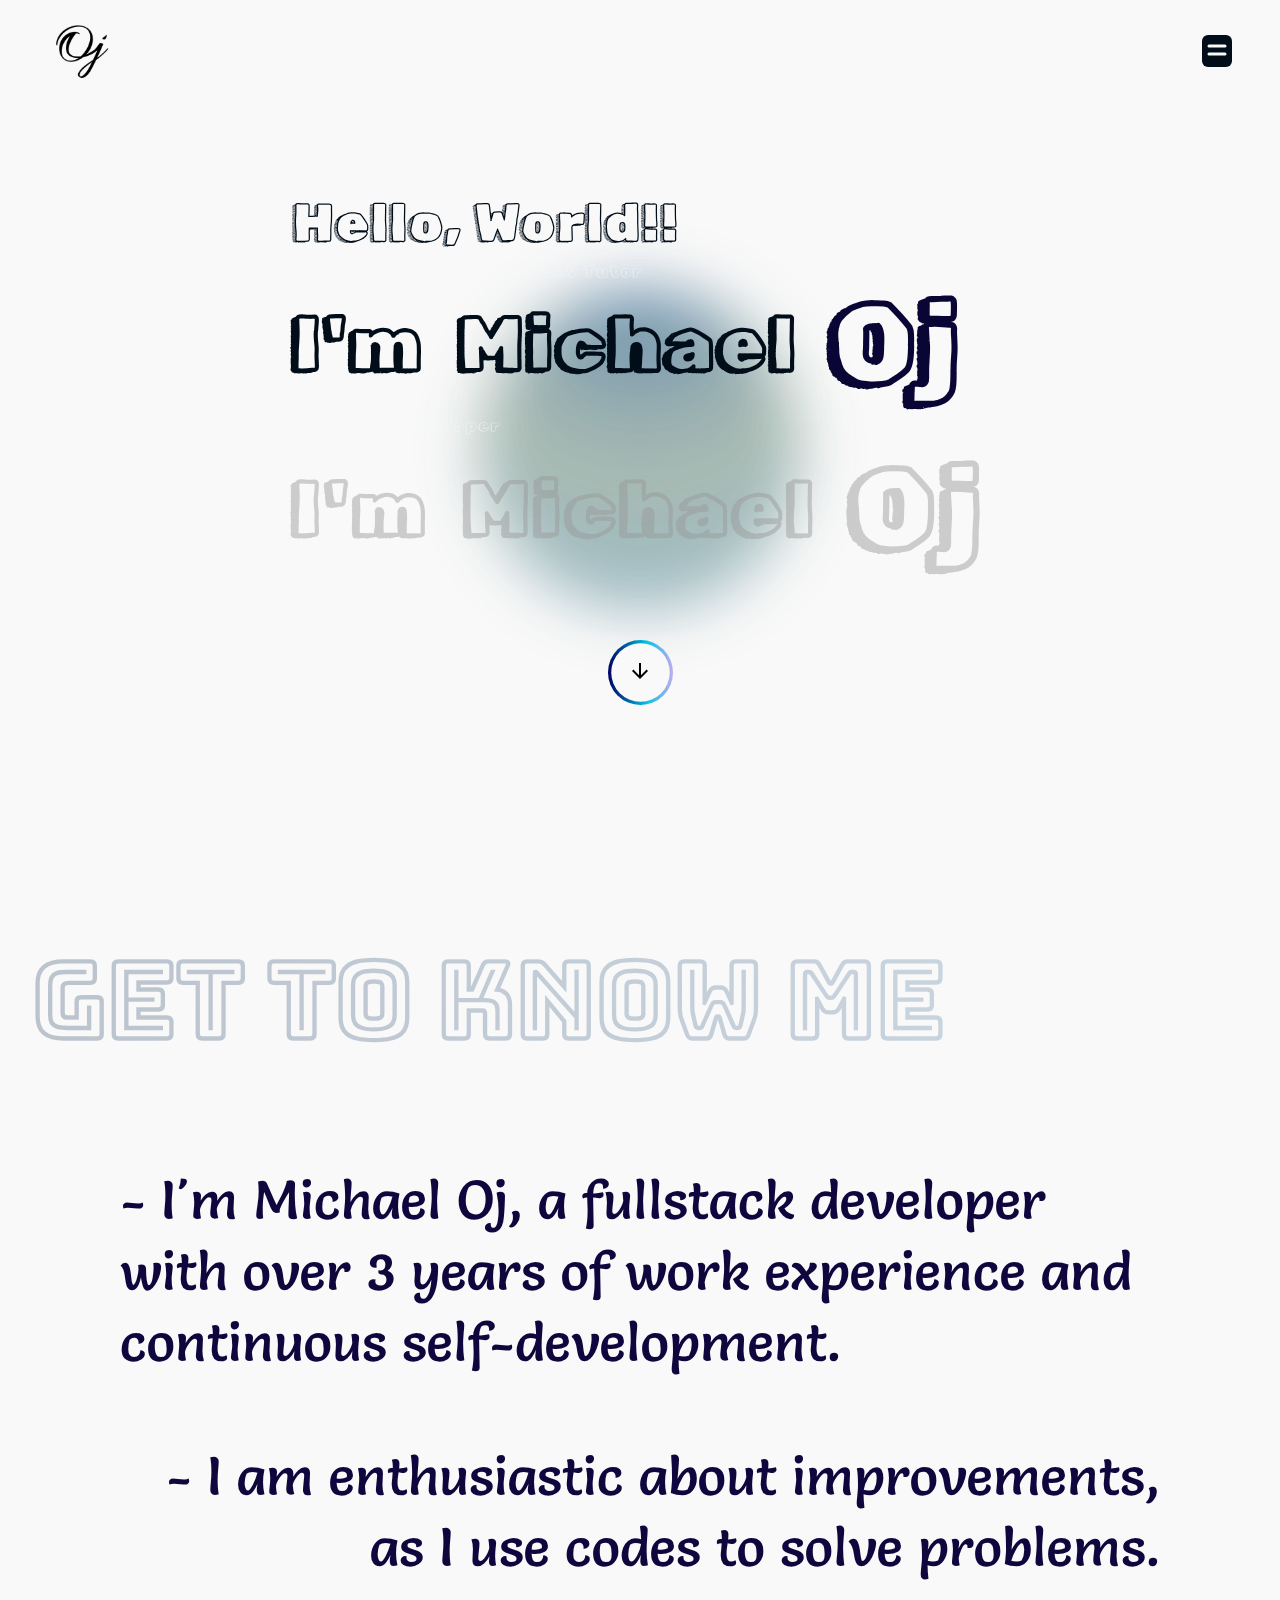
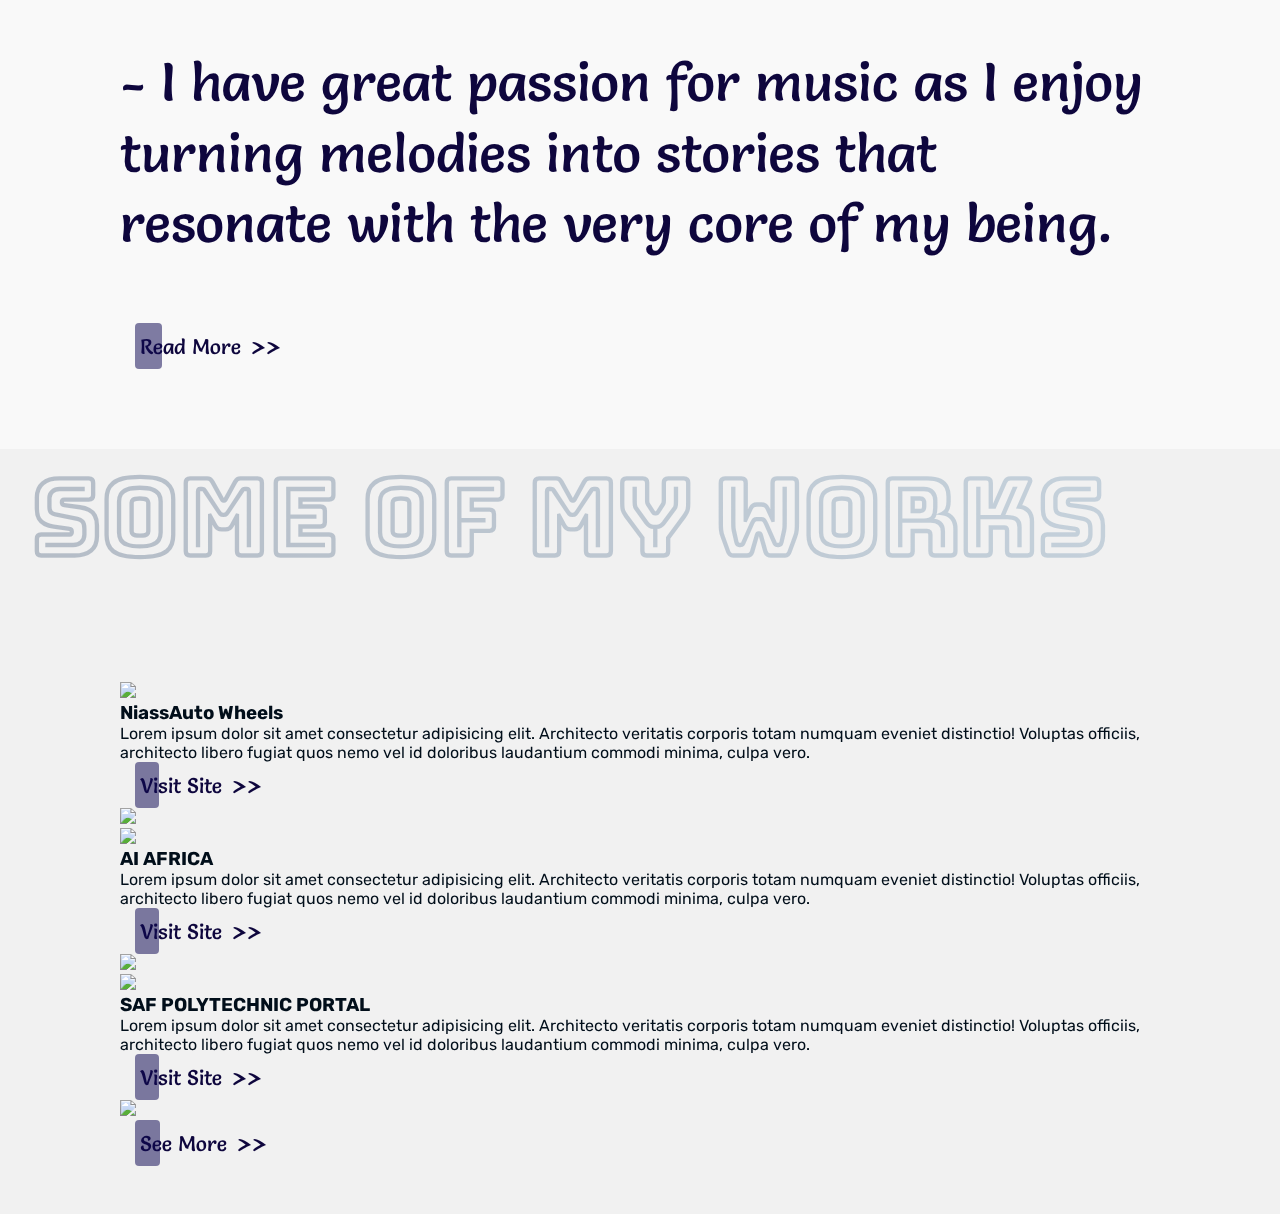
==== index.html @ b99d3943 "Update index.html" ====
<!DOCTYPE html>
<html lang="en">
  <head>
    <meta charset="UTF-8" />
    <meta name="viewport" content="width=device-width, initial-scale=1.0" />
    <title>Mikky Oj</title>
    <link rel="stylesheet" href="style.css" />

    <link rel="preconnect" href="https://fonts.googleapis.com" />
    <link rel="preconnect" href="https://fonts.gstatic.com" crossorigin />
    <link
      href="https://fonts.googleapis.com/css2?family=Bungee+Outline&family=Montserrat:wght@300;400&family=Rubik+Doodle+Shadow&display=swap"
      rel="stylesheet"
    />
    <link
      rel="stylesheet"
      href="https://fonts.googleapis.com/css2?family=Material+Symbols+Outlined:opsz,wght,FILL,GRAD@20..48,100..700,0..1,-50..200"
    />
  </head>
  <body>
    <div class="blob-bg">
      <div class="bg1" id="blob"></div>
    </div>
    <div class="hero">
      <header>
        <img src="images/ojlogo.png" alt="Oj logo" class="logo" />
        <nav>
          <button class="menu-icon" id="btn" aria-expanded="false">
            <svg class="bar" viewBox="0 0 100 100" width="20">
              <line
                class="line top"
                x1="90"
                x2="10"
                y1="30"
                y2="30"
                stroke-width="15"
                stroke-linecap="round"
                stroke-dasharray="80"
                stroke-dashoffset="0"
              ></line>
              <line
                class="line bottom"
                x1="10"
                x2="90"
                y1="70"
                y2="70"
                stroke-width="15"
                stroke-linecap="round"
                stroke-dasharray="80"
                stroke-dashoffset="0"
              ></line>
            </svg>
          </button>
          <ul id="nav" aria-expanded="false">
            <li><a href="#" class="a">Home</a></li>
            <li><a href="#" class="b">About Me</a></li>
            <li><a href="#" class="c">My Work</a></li>
            <li>
              <a href="mailto:ojebola.michael00@gmail.com" class="d">Contact</a>
            </li>
          </ul>
        </nav>
      </header>
      <div class="hero-text">
        <p class="paralax" data-rate=".2" data-direction="vertical">
          Hello, World!!
        </p>
        <div class="meh paralax" data-rate=".2" data-direction="vertical">
          <h1>
            I'm <span class="mike">Michael</span> <span class="oj">Oj</span>
          </h1>
          <p class="text-effect">FullStack Developer</p>
          <p class="text-effect">Product Designer</p>
          <p class="text-effect">Webdev Tutor</p>
        </div>
        <h1 class="shadow">
          I'm <span class="mike">Michael</span> <span class="oj">Oj</span>
        </h1>
      </div>

      <div class="icon">
        <a href="#about">
          <svg
            id="svg"
            xmlns="http://www.w3.org/2000/svg"
            height="24"
            viewBox="0 -960 960 960"
            width="24"
          >
            <path
              d="M440-800v487L216-537l-56 57 320 320 320-320-56-57-224 224v-487h-80Z"
            />
          </svg>
        </a>
      </div>
    </div>

    <section id="about">
      <h2 class="title-shadow paralax" data-rate=".4" data-direction="vertical">
        Get to Know Me
      </h2>
      <div class="container">
        <p class="text-large anim-text">
          - I'm Michael Oj, a fullstack developer with over 3 years of work
          experience and continuous self-development.
        </p>

        <p class="text-large tx-rt anim-text">
          - I am enthusiastic about improvements, as I use codes to solve
          problems.
        </p>
        <p class="text-large anim-text">
          - I have great passion for music as I enjoy turning melodies into
          stories that resonate with the very core of my being.
        </p>

        <div class="cta-container">
          <a href="#" class="cta">Read More <span> >> </span></a>
        </div>
      </div>
    </section>

    <section id="work">
      <h2
        class="title-shadow paralax"
        data-rate=".065"
        data-direction="vertical"
      >
        Some of my Works
      </h2>
      <div class="container">
        <div class="work-container">
          <div class="work-item span-2 a">
            <div class="work-info">
              <div class="p-logo-container niass">
                <img src="images/niass-logo.png" />
              </div>
              <h3 class="p-title">NiassAuto Wheels</h3>
              <p class="p-text">
                Lorem ipsum dolor sit amet consectetur adipisicing elit.
                Architecto veritatis corporis totam numquam eveniet distinctio!
                Voluptas officiis, architecto libero fugiat quos nemo vel id
                doloribus laudantium commodi minima, culpa vero.
              </p>
              <a href="https://niassautowheels.ng" target="_blank" class="cta">Visit Site <span> >> </span></a>
            </div>
            <div class="work-img niass">
              <img src="images/niass.png">
            </div>
          </div>

          <div class="work-item b">
            <div class="work-info">
              <div class="p-logo-container ai-africa">
                <img src="images/name.png" />
              </div>
              <h3 class="p-title">AI AFRICA</h3>
              <p class="p-text">
                Lorem ipsum dolor sit amet consectetur adipisicing elit.
                Architecto veritatis corporis totam numquam eveniet distinctio!
                Voluptas officiis, architecto libero fugiat quos nemo vel id
                doloribus laudantium commodi minima, culpa vero.
              </p>
              <a href="https://aiafrica.ng" target="_blank" class="cta">Visit Site <span> >> </span></a>
            </div>

            <div class="work-img ai-africa">
              <img src="images/ai-africa.png">
            </div>
          </div>

          <div class="work-item c">
            <div class="work-info">
              <div class="p-logo-container saf">
                <img src="images/SAF.png" />
              </div>
              <h3 class="p-title">SAF POLYTECHNIC PORTAL</h3>
              <p class="p-text">
                Lorem ipsum dolor sit amet consectetur adipisicing elit.
                Architecto veritatis corporis totam numquam eveniet distinctio!
                Voluptas officiis, architecto libero fugiat quos nemo vel id
                doloribus laudantium commodi minima, culpa vero.
              </p>
              <a href="https://mikkyoj.github.io/safdummy.github.io/" target="_blank" class="cta">Visit Site <span> >> </span></a>
            </div>

            <div class="work-img saf">
              <img src="images/saf-img.png">
            </div>
          </div>
        </div>
        <a href="#" class="cta">See More <span> >> </span></a>
      </div>
    </section>

    <script src="index.js"></script>
    <!-- javascript -->
    <script src="https://cdnjs.cloudflare.com/ajax/libs/gsap/3.12.2/gsap.min.js"></script>
    <script src="https://cdnjs.cloudflare.com/ajax/libs/gsap/3.12.2/ScrollTrigger.min.js"></script>
    <script src="https://cdn.jsdelivr.net/npm/split-type@0.3.3/umd/index.min.js"></script>
    <!-- lenis smooth scrolling -->
    <script src="https://unpkg.com/@studio-freight/lenis@1.0.33/dist/lenis.min.js"></script>
    <script>
      gsap.registerPlugin(ScrollTrigger);
      const splitTypes = document.querySelectorAll(".anim-text");
      console.log(splitTypes);

      splitTypes.forEach((char, i) => {
        const text = new SplitType(char, { types: "chars" });

        gsap.from(text.chars, {
          // defining the scroll trigger
          scrollTrigger: {
            trigger: char,
            start: "top 80%",
            end: "top 35%",
            scrub: true,
            markers: false,
          },
          opacity: 0,
          y: -25,
          stagger: 0.1,
        });
      });

      const lenis = new Lenis();
      lenis.on("scroll", ScrollTrigger.update);

      gsap.ticker.add((time) => {
        lenis.raf(time * 1000);
      });

      gsap.ticker.lagSmoothing(0);

      lenis.on("scroll", (e) => {
        console.log(e);
      });

      function raf(time) {
        lenis.raf(time);
        requestAnimationFrame(raf);
      }

      requestAnimationFrame(raf);
    </script>
  </body>
</html>
---- style.css ----
@import url('https://fonts.googleapis.com/css2?family=Rubik&display=swap');
@import url('https://fonts.googleapis.com/css2?family=Salsa&display=swap');

:root {
  --text-main: #010e1a;
  --text-secd: #0e063d;
  --bg-main: #f9f9f9;
  --ft-line: 'Bungee Outline', sans-serif;
  --ft-title: 'Salsa', cursive;
  --ft-text: 'Rubik', sans-serif;
}
/* 
font-family: 'Bungee Outline', sans-serif;
font-family: 'Rubik Doodle Shadow', system-ui;
font-family: 'Salsa', cursive;
font-family: 'Rubik', sans-serif;
*/

/* lenis srcrolling */
html.lenis {
  height: auto;
}

.lenis.lenis-smooth {
  scroll-behavior: auto !important;
}

.lenis.lenis-smooth [data-lenis-prevent] {
  overscroll-behavior: contain;
}

.lenis.lenis-stopped {
  overflow: hidden;
}

.lenis.lenis-scrolling iframe {
  pointer-events: none;
}

* {
  margin: 0;
  padding: 0;
  box-sizing: border-box;
}
html {
  scroll-behavior: smooth;
  scroll-padding-top: 2rem;
}
body {
  background-color: var(--bg-main);
  color: var(--text-main);
  font-family: var(--ft-text);
  position: relative;
}

.blob-bg {
  position: absolute;
  width: 100%;
  height: 100vh;
  top: 0;
  left: 0;
  display: flex;
  justify-content: center;
  align-items: center;
  background-color: var(--bg-main);
}
.bg1 {
  aspect-ratio: 1;
  width: 55%;
  background: radial-gradient(
    circle at top,
    #1f384ec5,
    #21362a6e,
    rgba(6, 49, 70, 0.4)
  );
  border-radius: 50%;
  mix-blend-mode: hard-light;
  filter: blur(30px);
  animation: blob 15s 1s cubic-bezier(0.59, 1.46, 0.42, -1.06) infinite;
  transform-origin: left;
}

@keyframes blob {
  0% {
    transform: translateY(20%) rotate(0deg);
  }
  50% {
    aspect-ratio: 1/1.5;
    transform: translateY(20%) rotate(180deg);
  }
  100% {
    transform: translateY(20%) rotate(360deg);
  }
}
.hero {
  height: 100svh;
  position: relative;
  overflow: hidden;
}
header {
  position: fixed;
  width: 100vw;
  z-index: 10;
  padding: 1em;
  display: flex;
  justify-content: space-between;
  align-items: center;
}
header .logo {
  width: 60px;
}
.menu-icon {
  position: relative;
  z-index: 10;
  cursor: pointer;
  background: var(--text-main);
  padding: 0.3rem;
  outline: 0;
  border: none;
  border-radius: 6px;
}
.bar {
  stroke: var(--bg-main);
}
#btn[aria-expanded="false"] .line {
  animation: open-menu 0.4s forwards;
}
.line.top {
  --rotation: 45deg;
  transform-origin: 28px 42px;
}
.line.bottom {
  --rotation: -45deg;
  transform-origin: 25px 60px;
}
#btn[aria-expanded="true"] .line {
  animation: close-menu 0.4s forwards;
}
@keyframes close-menu {
  0% {
    stroke-dashoffset: 0;
  }
  40% {
    stroke-dashoffset: 79.9;
  }
  60% {
    stroke-dashoffset: 79.9;
    transform: rotate(var(--rotation));
  }
  100% {
    transform: rotate(var(--rotation));
    stroke-dashoffset: 0;
  }
}
@keyframes open-menu {
  100% {
    stroke-dashoffset: 0;
  }
  60% {
    stroke-dashoffset: 79.9;
  }
  40% {
    stroke-dashoffset: 79.9;
    transform: rotate(var(--rotation));
  }
  0% {
    transform: rotate(var(--rotation));
    stroke-dashoffset: 0;
  }
}

header ul {
  display: grid;
  position: absolute;
  z-index: 2;
  top: 0;
  left: 0;
  width: 100vw;
  height: 100vh;
  background-color: var(--text-main);
  padding-top: 2em;
  align-items: center;
  justify-content: left;
  transition: clip-path 0.6s cubic-bezier(0.17, 0.67, 0.83, 0.67);
}
header ul[aria-expanded="false"] {
  clip-path: inset(5% 5% 94% 90% round 20% 7% 7% 20%);
}
header ul[aria-expanded="true"] {
  clip-path: inset(0 0 0 0);
}
header ul li {
  list-style: none;
  width: inherit;
  padding: 1rem 1.4rem;
  position: relative;
}
header ul li::before {
  content: "";
  position: absolute;
  height: 1px;
  width: 0;
  left: 0;
  bottom: 1rem;
  background-color: #777;
}
header ul[aria-expanded="true"] li::before {
  animation: showLine 0.4s linear forwards;
}
header ul li:nth-child(1):before {
  animation-delay: 0.5s;
}
header ul li:nth-child(2):before {
  animation-delay: 0.7s;
}
header ul li:nth-child(3):before {
  animation-delay: 0.9s;
}
header ul li:nth-child(4):before {
  animation-delay: 1.1s;
}
@keyframes showLine {
  100% {
    width: 100%;
  }
}
header ul li a {
  font-family: "Bungee Outline", sans-serif;
  display: inline-block;
  text-decoration: none;
  color: var(--bg-main);
  font-size: 2.15em;
  letter-spacing: 1.3px;
  opacity: 0;
  font-weight: 700;
}

header ul[aria-expanded="true"] a {
  animation: fade 0.4s linear forwards;
}

@keyframes fade {
  0% {
    opacity: 0;
    transform: translateY(-10px);
  }
  100% {
    opacity: 1;
    transform: translateY(0);
  }
}

header ul li a.a {
  animation-delay: 0.5s;
}

header ul li a.b {
  animation-delay: 0.75s;
}

header ul li a.c {
  animation-delay: 1s;
}

header ul li a.d {
  animation-delay: 1.25s;
}

.hero-text {
  width: fit-content;
  margin-inline: auto;
  padding-left: 1.5em;
  margin-top: 8.5rem;
  font-family: "Rubik Doodle Shadow", system-ui;
}
.hero-text p {
  margin-bottom: 1.5rem;
  font-size: 2.3rem;
  letter-spacing: 2px;
}
.hero-text h1 {
  letter-spacing: 5px;
  color: var(--text-main);
  font-size: 4rem;
  display: inline-flex;
  align-items: center;
  gap: 2rem;
  margin-bottom: 2rem;
}
.meh {
  position: relative;
}
.hero-text h1 .oj {
  color: #090535;
  font-size: 7rem;
}
.hero-text .mike {
  display: none;
}
.hero-text .text-effect {
  position: absolute;
  bottom: -1rem;
  left: 0;
  mix-blend-mode: hard-light;
  color: #f4f8fab2;
  font-size: 16px;
  letter-spacing: 2px;
}
.hero-text .text-effect:nth-child(3) {
  bottom: -1rem;
  left: -2rem;
  transform: rotate(-90deg);
  transform-origin: left;
}
.hero-text .text-effect:nth-child(4) {
  top: -1rem;
  left: 30%;
}

.hero-text .shadow,
.text-effect {
  color: #9997;
  letter-spacing: 7px;
}
.hero-text .shadow .oj {
  color: #9997;
}
.icon {
  position: relative;
  aspect-ratio: 1;
  width: 50px;
  border-radius: 50%;
  margin: 2em auto;
  display: flex;
  justify-content: center;
  align-items: center;
  animation: move 2s linear infinite alternate;
}
.icon::after,
.icon::before {
  content: "";
  position: absolute;
  width: 100%;
  height: 100%;
  border-radius: inherit;
  top: 0;
  left: 0;
}
.icon::after {
  background: var(--bg-main);
  scale: 0.9;
}
.icon::before {
  background: linear-gradient(
    90deg,
    rgba(0, 0, 102, 1) 0%,
    rgba(5, 196, 227, 1) 60%,
    rgba(192, 171, 241, 1) 100%
  );
  animation: rotate 10s linear infinite;
}
@keyframes rotate {
  100% {
    rotate: 360deg;
  }
}
#svg {
  position: relative;
  z-index: 2;
}
@keyframes move {
  100% {
    transform: translateY(-10px);
  }
}


.container {
  padding: 2rem 1.3rem;
}
.title-shadow {
  font-size: 3.3rem;
  line-height: 1.3;
  background: linear-gradient(
    60deg,
    #012049,
    #89cff8,
    #7207c9e5
  );
  background-size: 400%;
  -webkit-text-fill-color: transparent;
  -webkit-background-clip: text;
  font-family: var(--ft-line);
  opacity: 0.25;
  margin: 2rem;
}
.text-large{
  font-size: 2rem;
  font-family: var(--ft-title);
  line-height: 1.3;
  color: var(--text-secd);
  font-weight: 550;
  margin-bottom: 3rem;
}

.tx-rt{
  text-align: right;
}
/* about me style */
.cta-container{
  position: relative;
  margin-top: 1rem;
}
.cta {
  font-family: var(--ft-title);
  text-decoration: none;
  display: inline-block;
  padding: 6px 20px;
  color: var(--text-secd);
  border-radius: 4px;
  display: inline-flex;
  align-items: center;
  gap: 0.5em;
  position: relative;
  font-size: 1.3rem;
  font-weight: 550;
}
.cta::after {
  content: "";
  width: 15%;
  height: 100%;
  transform: translateX(-5px);
  background-color: #0f095386;
  position: absolute;
  border-radius: inherit;
  transition: 0.6s cubic-bezier(0.56, -0.7, 0.27, 1.64);
}
.cta span {
  font-size: 26px;
  display: inline-block;
  margin-top: 2px;
  transition: 0.2s ease-in;
}
.cta:hover {
  color: var(--text-main);
}
.cta:hover span {
  transform: translateX(5px);
}
.cta:hover::after {
  width: 88%;
}

#work{
  background: #f1f1f1;
}

.grid-container{
  display: grid;
  grid-template-columns: repeat(auto-fit, minmax(250px, 1fr));
  gap: 25px;
}
.grid-item{
  z-index: 1;
  height: 250px;
  background: #f3f3f3;
  box-shadow: 0 0 2px var(--text-main);
  border-radius: 7px;
}

@media only screen and (min-width: 700px) {
  header {
    padding: 1em 3em;
  }
  header .logo {
    width: 70px;
  }
  .hero-text {
    padding-inline: 3rem;
    margin-top: 12rem;
  }
  .bg1 {
    width: 25%;
  }
  header ul[aria-expanded="false"] {
    clip-path: inset(0 0 100% 100% round 2% 0% 0% 25%);
    }
  header ul li a {
    font-weight: bold;
    font-size: 3rem;
  }
  .hero-text .mike {
    display: block;
  }
  .hero-text p {
    font-size: 3.3rem;
  }
  .hero-text h1 {
    font-size: clamp(3.3rem, 4.7rem, 6rem);
  }

  .icon {
    width: 65px;
  }

  .container{
    padding: 2rem 4.5rem;
  }
  .title-shadow{
    font-size: 6.6rem;
    margin-bottom: 3rem;
  }
  .text-large{
    font-size: 3.4rem;
    margin-bottom: 4rem;
  }
}
@media only screen and (min-width: 1000px){
  .container{
    padding: 3rem 7.5rem;
  }
}
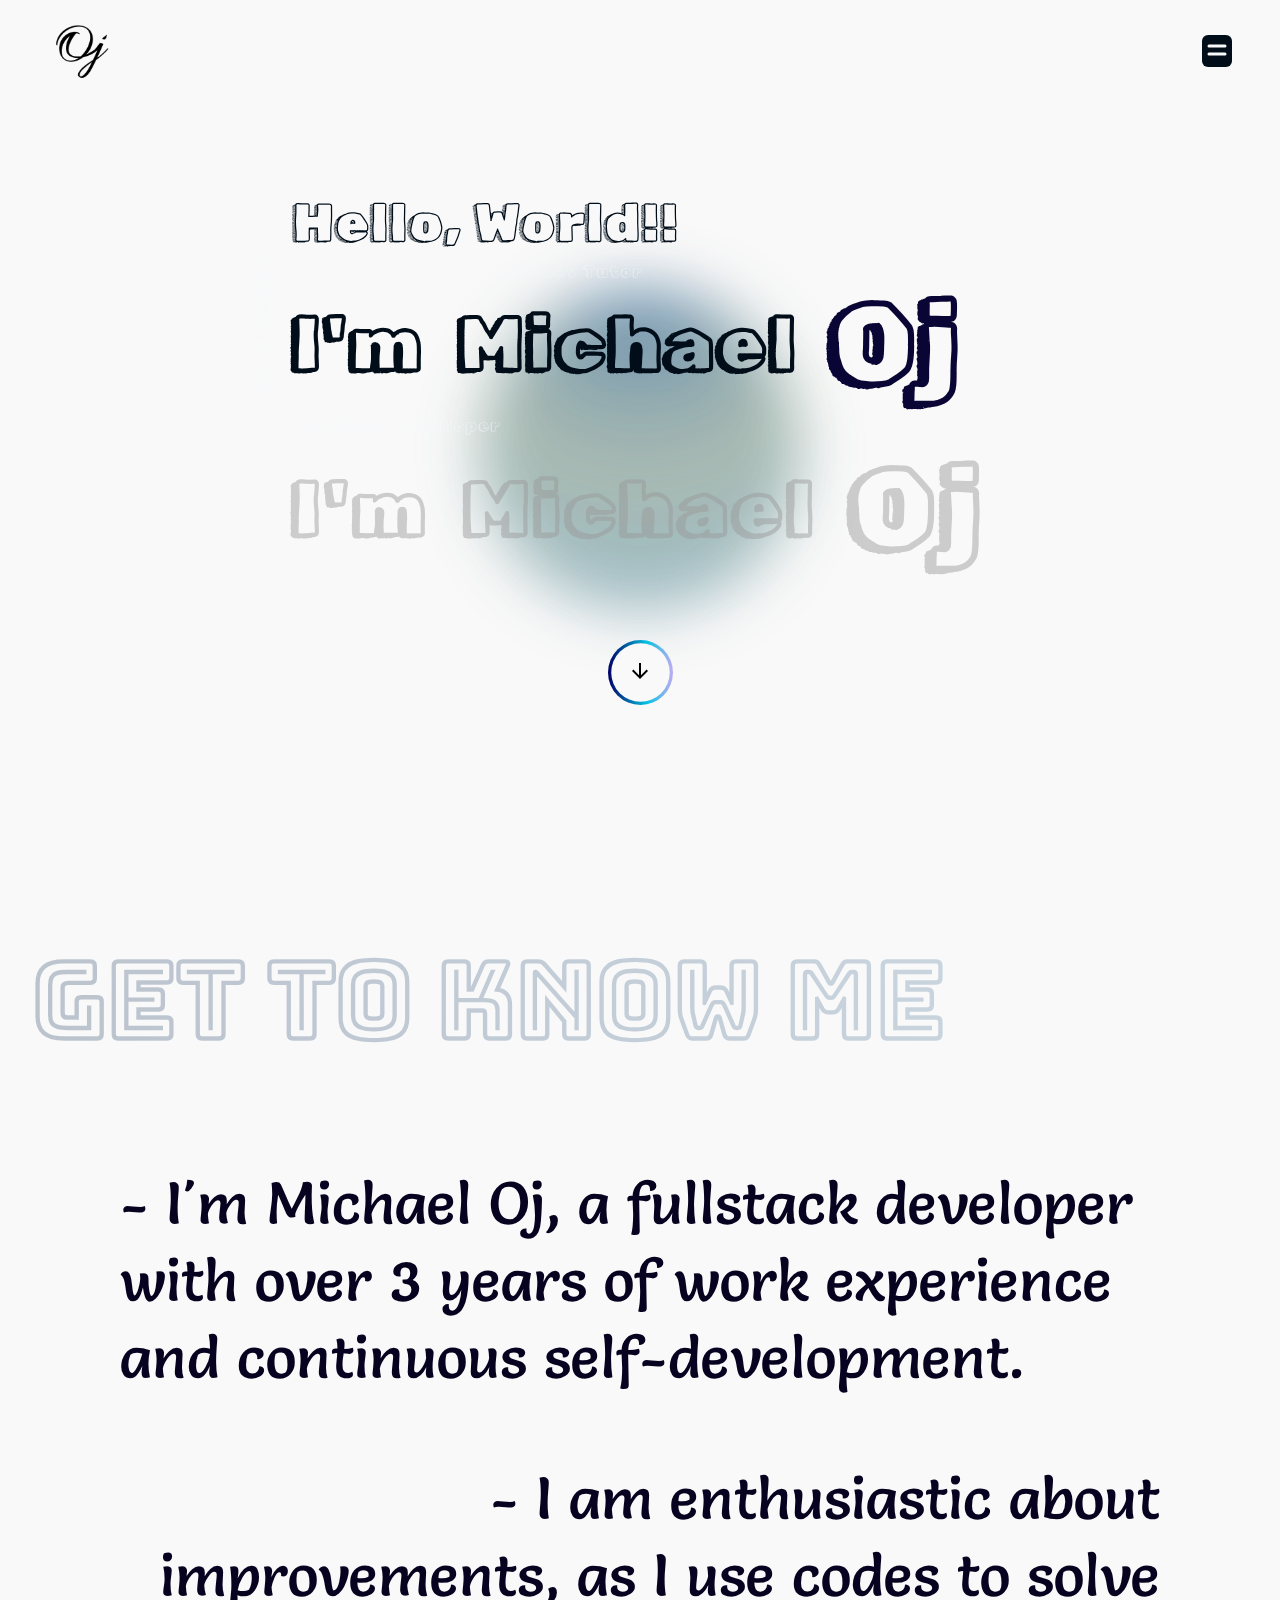
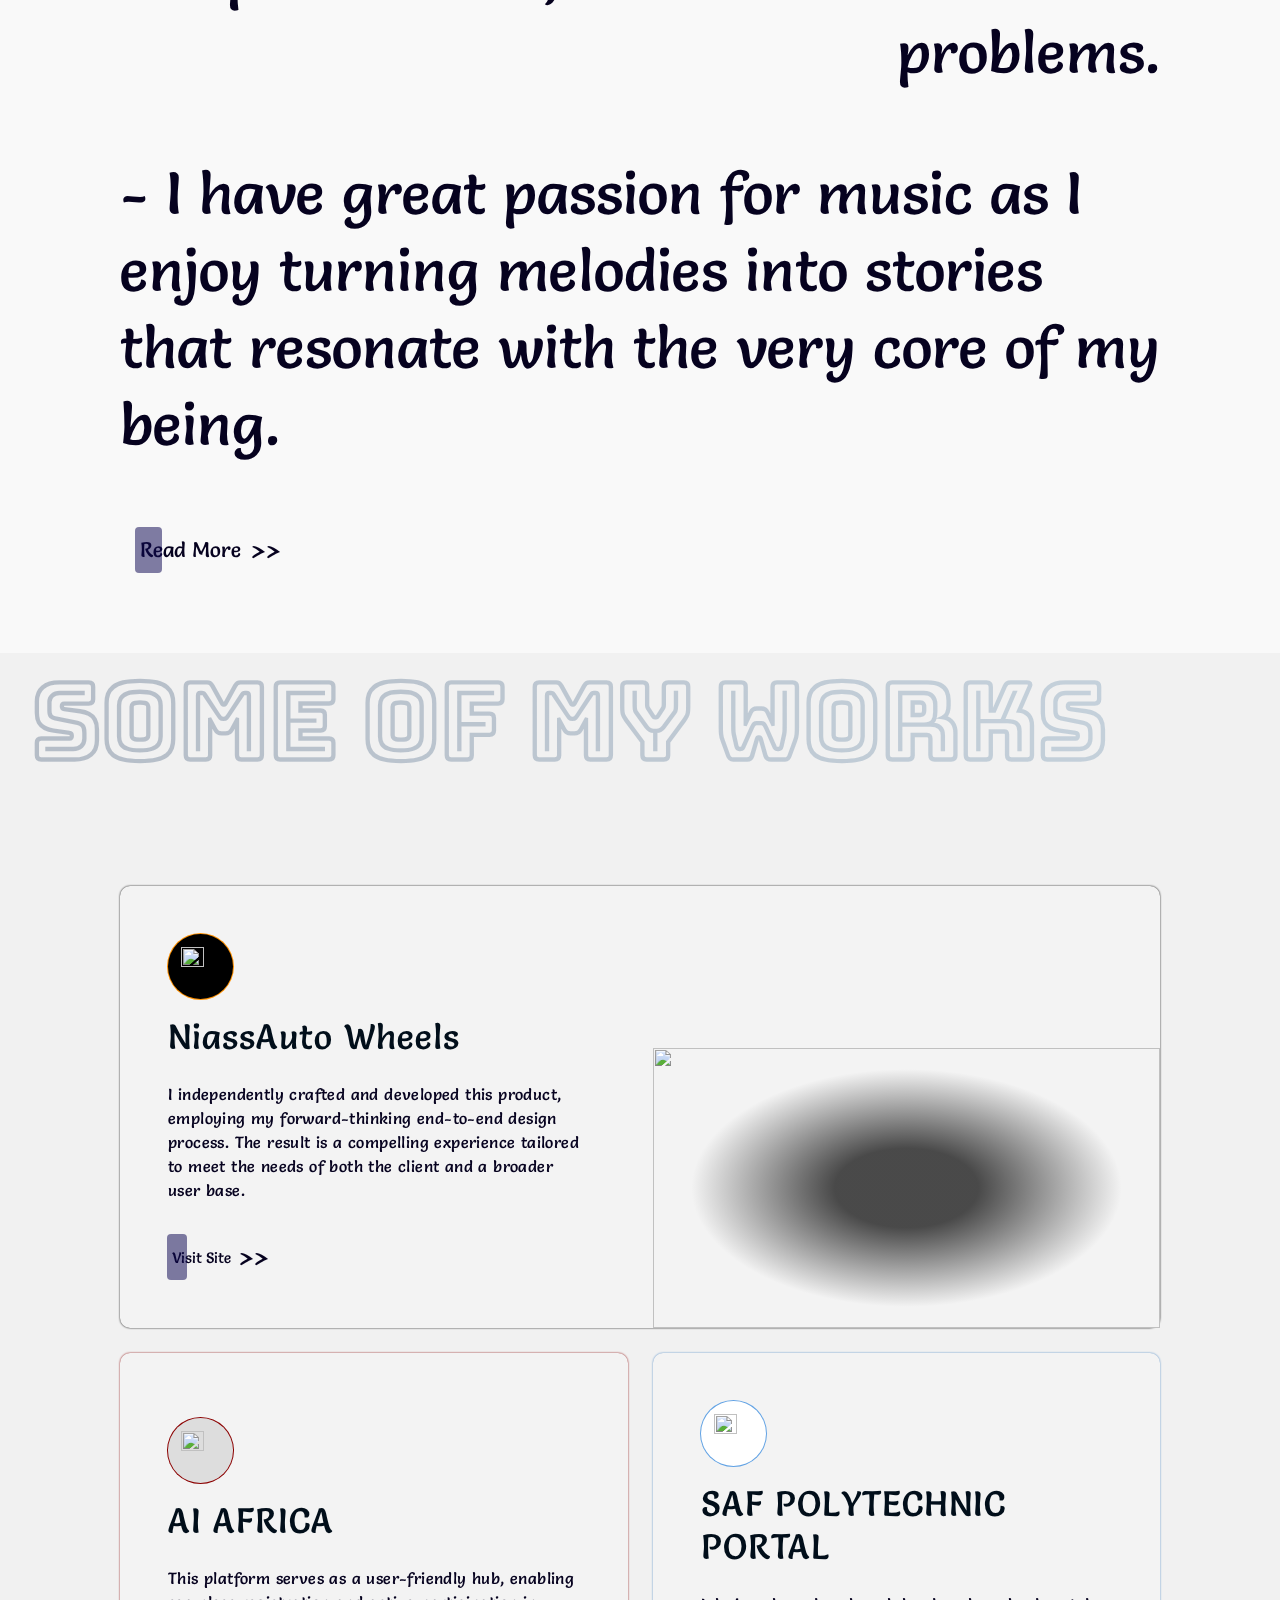
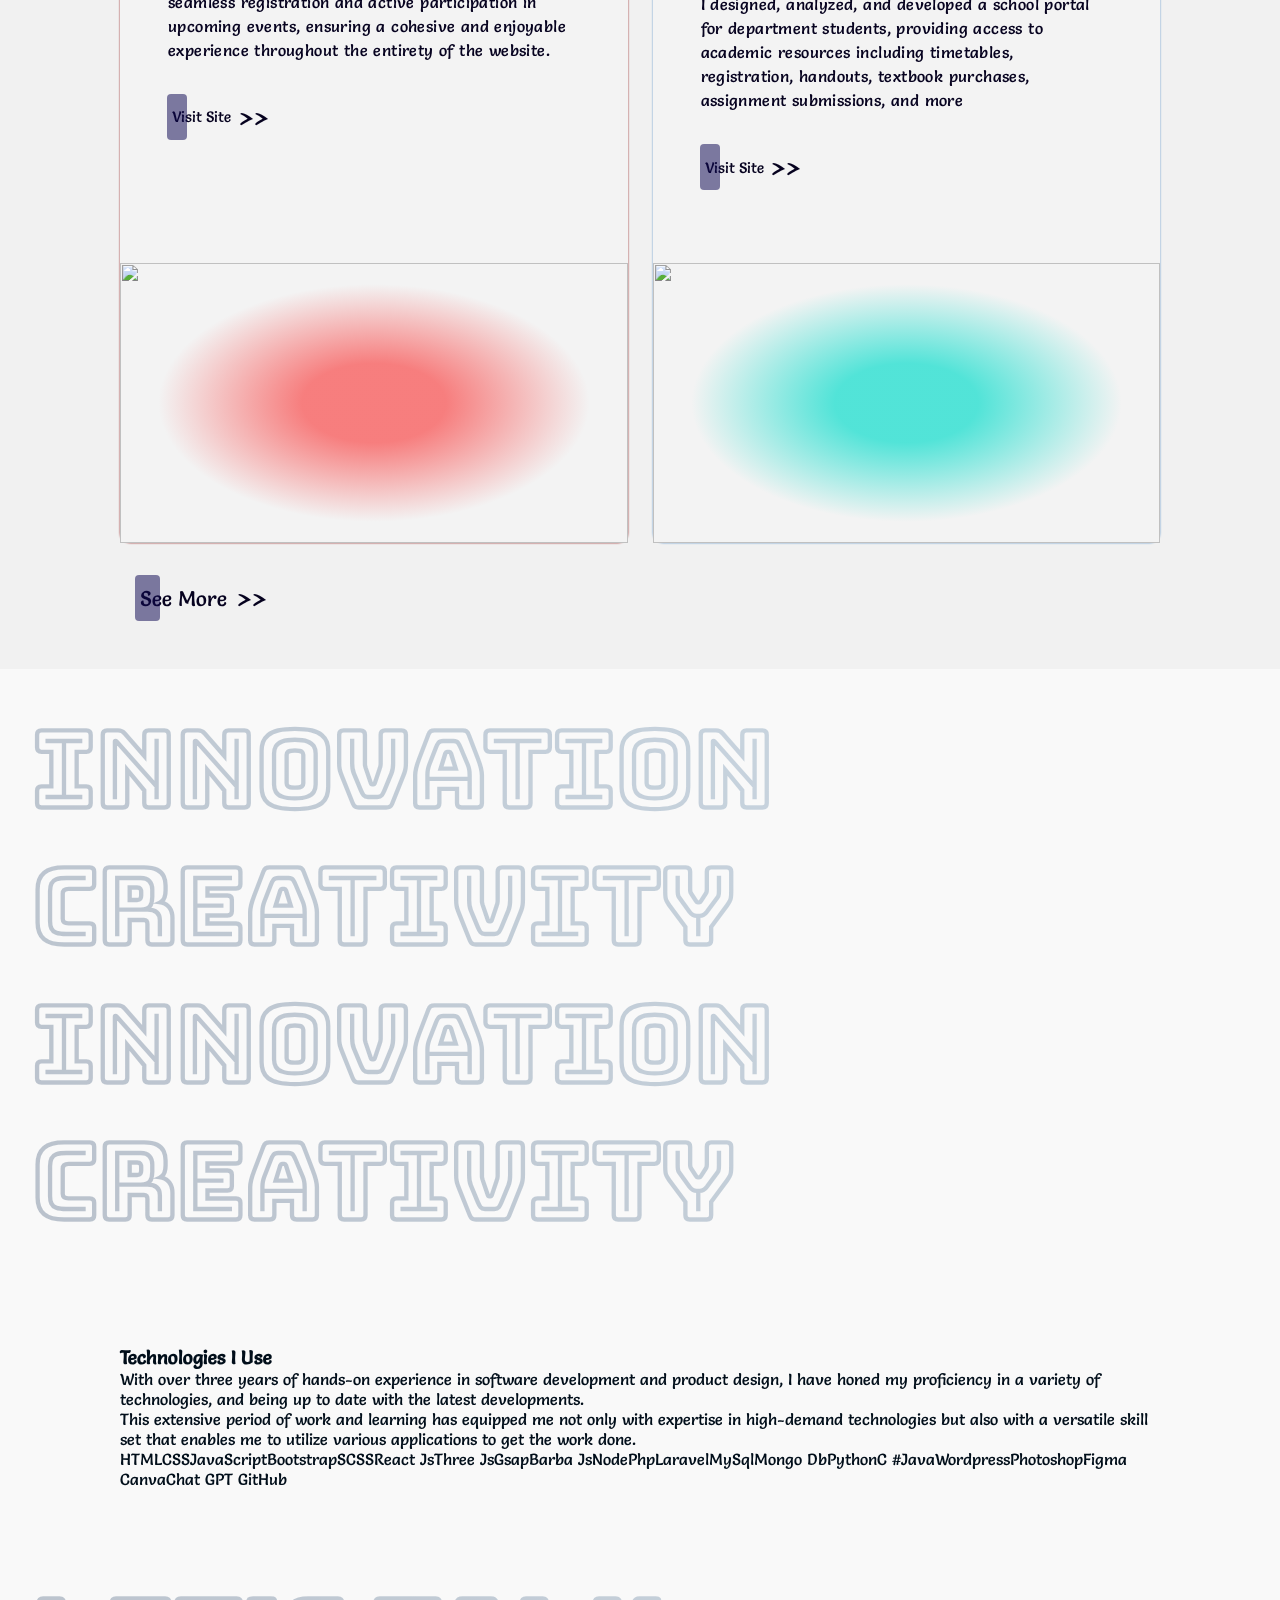
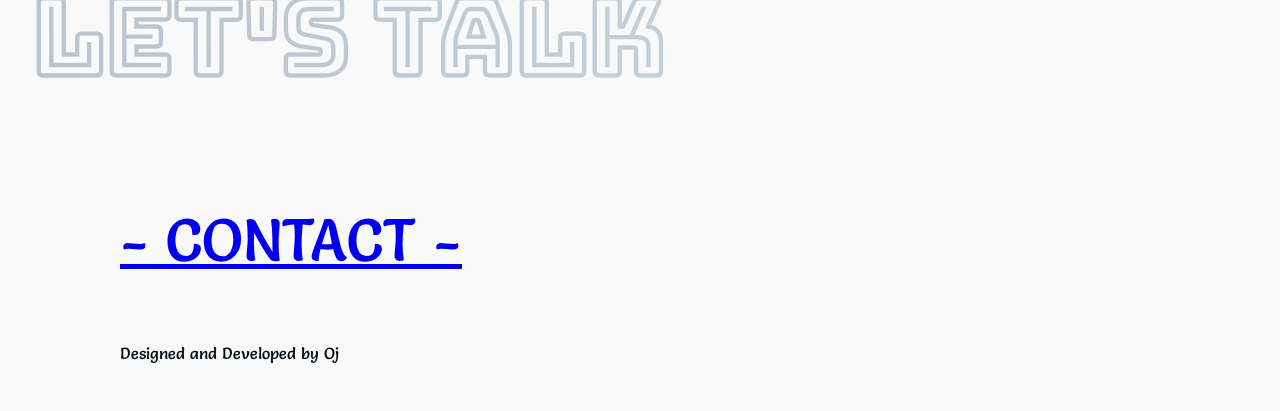
==== commit 7011097e: "Update index.html" ====
--- a/index.html
+++ b/index.html
@@ -15,6 +15,14 @@
     <link
       rel="stylesheet"
       href="https://fonts.googleapis.com/css2?family=Material+Symbols+Outlined:opsz,wght,FILL,GRAD@20..48,100..700,0..1,-50..200"
+    />
+    <script
+      src="https://kit.fontawesome.com/5d85f1a918.js"
+      crossorigin="anonymous"
+    ></script>
+    <link
+      href="https://fonts.googleapis.com/css2?family=Inclusive+Sans&family=Yrsa:wght@300;400&display=swap"
+      rel="stylesheet"
     />
   </head>
   <body>
@@ -56,7 +64,9 @@
             <li><a href="#" class="b">About Me</a></li>
             <li><a href="#" class="c">My Work</a></li>
             <li>
-              <a href="mailto:ojebola.michael00@gmail.com" class="d">Contact</a>
+              <a href="mailto:ojebola.michael00@gmail.com" class="d"
+                >My Resume</a
+              >
             </li>
           </ul>
         </nav>
@@ -115,7 +125,7 @@
         </p>
 
         <div class="cta-container">
-          <a href="#" class="cta">Read More <span> >> </span></a>
+          <a href="#" class="cta hidden">Read More <span> >> </span></a>
         </div>
       </div>
     </section>
@@ -130,66 +140,170 @@
       </h2>
       <div class="container">
         <div class="work-container">
-          <div class="work-item span-2 a">
+          <div class="work-item span-2 wa hidden-bounce">
             <div class="work-info">
               <div class="p-logo-container niass">
                 <img src="images/niass-logo.png" />
               </div>
               <h3 class="p-title">NiassAuto Wheels</h3>
               <p class="p-text">
-                Lorem ipsum dolor sit amet consectetur adipisicing elit.
-                Architecto veritatis corporis totam numquam eveniet distinctio!
-                Voluptas officiis, architecto libero fugiat quos nemo vel id
-                doloribus laudantium commodi minima, culpa vero.
+                I independently crafted and developed this product, employing my forward-thinking end-to-end design process. The result is a compelling experience tailored to meet the needs of both the client and a broader user base.
               </p>
-              <a href="https://niassautowheels.ng" target="_blank" class="cta">Visit Site <span> >> </span></a>
+              <a href="https://niassautowheels.ng" target="_blank" class="cta"
+                >Visit Site <span> >> </span></a
+              >
             </div>
             <div class="work-img niass">
-              <img src="images/niass.png">
-            </div>
-          </div>
-
-          <div class="work-item b">
+              <img src="images/niass.png" />
+            </div>
+          </div>
+
+          <div class="work-item wb hidden-bounce">
             <div class="work-info">
               <div class="p-logo-container ai-africa">
                 <img src="images/name.png" />
               </div>
               <h3 class="p-title">AI AFRICA</h3>
               <p class="p-text">
-                Lorem ipsum dolor sit amet consectetur adipisicing elit.
-                Architecto veritatis corporis totam numquam eveniet distinctio!
-                Voluptas officiis, architecto libero fugiat quos nemo vel id
-                doloribus laudantium commodi minima, culpa vero.
+                This platform serves as a user-friendly hub, enabling seamless registration and active participation in upcoming events, ensuring a cohesive and enjoyable experience throughout the entirety of the website.
               </p>
-              <a href="https://aiafrica.ng" target="_blank" class="cta">Visit Site <span> >> </span></a>
+              <a href="https://aiafrica.ng" target="_blank" class="cta"
+                >Visit Site <span> >> </span></a
+              >
             </div>
 
             <div class="work-img ai-africa">
-              <img src="images/ai-africa.png">
-            </div>
-          </div>
-
-          <div class="work-item c">
+              <img src="images/ai-africa.png" />
+            </div>
+          </div>
+
+          <div class="work-item wc hidden-bounce">
             <div class="work-info">
               <div class="p-logo-container saf">
                 <img src="images/SAF.png" />
               </div>
               <h3 class="p-title">SAF POLYTECHNIC PORTAL</h3>
               <p class="p-text">
-                Lorem ipsum dolor sit amet consectetur adipisicing elit.
-                Architecto veritatis corporis totam numquam eveniet distinctio!
-                Voluptas officiis, architecto libero fugiat quos nemo vel id
-                doloribus laudantium commodi minima, culpa vero.
+                I designed, analyzed, and developed a school portal for
+                department students, providing access to academic resources
+                including timetables, registration, handouts, textbook
+                purchases, assignment submissions, and more
               </p>
-              <a href="https://mikkyoj.github.io/safdummy.github.io/" target="_blank" class="cta">Visit Site <span> >> </span></a>
+              <a
+                href="https://mikkyoj.github.io/safdummy.github.io/"
+                target="_blank"
+                class="cta"
+                >Visit Site <span> >> </span></a
+              >
             </div>
 
             <div class="work-img saf">
-              <img src="images/saf-img.png">
+              <img src="images/saf-img.png" />
             </div>
           </div>
         </div>
-        <a href="#" class="cta">See More <span> >> </span></a>
+        <a href="#" class="cta hidden">See More <span> >> </span></a>
+      </div>
+    </section>
+    <!-- stack section -->
+    <section id="stack">
+      <div class="x-scroll">
+        <h2 class="title-shadow scroll">
+          INNOVATION CREATIVITY INNOVATION CREATIVITY
+        </h2>
+      </div>
+      <div class="container">
+        <div class="row">
+          <div class="col">
+            <h3 class="title hidden">Technologies I Use</h3>
+            <p class="p-text hidden-bounce">
+              With over three years of hands-on experience in software
+              development and product design, I have honed my proficiency in a
+              variety of technologies, and being up to date with the latest
+              developments.
+            </p>
+            <p class="p-text hidden-bounce">
+              This extensive period of work and learning has equipped me not
+              only with expertise in high-demand technologies but also with a
+              versatile skill set that enables me to utilize various
+              applications to get the work done.
+            </p>
+          </div>
+          <div class="col lang-container">
+            <span class="lang hidden">HTML</span
+            ><span class="lang hidden">CSS</span
+            ><span class="lang hidden">JavaScript</span
+            ><span class="lang hidden">Bootstrap</span
+            ><span class="lang hidden">SCSS</span
+            ><span class="lang hidden">React Js</span
+            ><span class="lang hidden">Three Js</span
+            ><span class="lang hidden">Gsap</span
+            ><span class="lang hidden">Barba Js</span
+            ><span class="lang hidden">Node</span
+            ><span class="lang hidden">Php</span
+            ><span class="lang hidden">Laravel</span
+            ><span class="lang hidden">MySql</span
+            ><span class="lang hidden">Mongo Db</span
+            ><span class="lang hidden">Python</span
+            ><span class="lang hidden">C #</span
+            ><span class="lang hidden">Java</span
+            ><span class="lang hidden">Wordpress</span
+            ><span class="lang hidden">Photoshop</span
+            ><span class="lang hidden">Figma</span>
+            <span class="lang hidden">Canva</span
+            ><span class="lang hidden">Chat GPT</span>
+            <span class="lang hidden">GitHub</span>
+          </div>
+        </div>
+      </div>
+    </section>
+
+    <!-- contact -->
+    <section id="contact">
+      <h2
+        class="title-shadow paralax"
+        data-rate="0.009"
+        data-direction="vertical"
+      >
+        Let's Talk
+      </h2>
+      <div class="container">
+        <p class="text-large anim ctc">
+          <a href="mailto:ojebola.michael00@gmail.com" class="cc">
+            - CONTACT -
+          </a>
+        </p>
+
+        <footer>
+          <div class="socials hidden">
+            <a href="https://twitter.com/ojebzy04?t=DoqQOZcxpUUCeq5v4uqtzA&s=09"
+              ><i
+                class="fa-brands fa-x-twitter socail-icon"
+                style="color: #ddd; cursor: pointer"
+              ></i
+            ></a>
+            <a href="https://github.com/MikkyOj"
+              ><i
+                class="fa-brands fa-github socail-icon"
+                style="color: #ddd; cursor: pointer"
+              ></i
+            ></a>
+            <a href="https://wa.link/8yqopu"
+              ><i
+                class="fa-brands fa-whatsapp socail-icon"
+                style="color: #ddd; cursor: pointer"
+              ></i
+            ></a>
+            <a href="mailto:ojebola.michael00@gmail.com"
+              ><i
+                class="fa-regular fa-envelope socail-icon"
+                style="color: #ddd; cursor: pointer"
+              ></i
+            ></a>
+          </div>
+
+          <p class="p-text">Designed and Developed by Oj</p>
+        </footer>
       </div>
     </section>
 
@@ -203,7 +317,7 @@
     <script>
       gsap.registerPlugin(ScrollTrigger);
       const splitTypes = document.querySelectorAll(".anim-text");
-      console.log(splitTypes);
+      const textTypes = document.querySelectorAll(".anim");
 
       splitTypes.forEach((char, i) => {
         const text = new SplitType(char, { types: "chars" });
@@ -213,7 +327,7 @@
           scrollTrigger: {
             trigger: char,
             start: "top 80%",
-            end: "top 35%",
+            end: "top 40%",
             scrub: true,
             markers: false,
           },
@@ -223,6 +337,24 @@
         });
       });
 
+      textTypes.forEach((char, i) => {
+        const text = new SplitType(char, { types: "chars" });
+
+        gsap.from(text.chars, {
+          // defining the scroll trigger
+          scrollTrigger: {
+            trigger: char,
+            start: "top 85%",
+            end: "top 55%",
+            scrub: true,
+            markers: false,
+          },
+          opacity: 0,
+          x: -10,
+          stagger: 0.1,
+        });
+      });
+
       const lenis = new Lenis();
       lenis.on("scroll", ScrollTrigger.update);
 
@@ -242,6 +374,38 @@
       }
 
       requestAnimationFrame(raf);
+
+      // animation in view and on scroll
+      const options = { root: null, threshold: 0, delay: 200 };
+      const show = (entries) => {
+        entries.forEach((entry) => {
+          if (entry.isIntersecting) {
+            entry.target.classList.add("show");
+          }
+        });
+      };
+      const bounce = (entries) => {
+        entries.forEach((entry) => {
+          if (entry.isIntersecting) {
+            entry.target.classList.add("bounce");
+          }
+        });
+      };
+
+      const observer = new IntersectionObserver(show, options);
+      const observer2 = new IntersectionObserver(bounce, options);
+
+      const hiddenName = document.querySelectorAll(".hidden");
+      const hiddenSectionTitles = document.querySelectorAll(".hidden-bounce");
+      hiddenName.forEach((el) => observer.observe(el));
+      hiddenSectionTitles.forEach((el) => observer2.observe(el));
+
+      const langs = document.querySelectorAll(".lang");
+      for (let i = 0; i < langs.length; i++) {
+        var delay = 500;
+        langs[i].style.animationDelay = delay * i + "ms";
+        console.log(langs[i]);
+      }
     </script>
   </body>
 </html>
--- a/style.css
+++ b/style.css
@@ -1,19 +1,16 @@
-@import url('https://fonts.googleapis.com/css2?family=Rubik&display=swap');
 @import url('https://fonts.googleapis.com/css2?family=Salsa&display=swap');
 
 :root {
   --text-main: #010e1a;
-  --text-secd: #0e063d;
+  --text-secd: #06021f;
   --bg-main: #f9f9f9;
   --ft-line: 'Bungee Outline', sans-serif;
-  --ft-title: 'Salsa', cursive;
-  --ft-text: 'Rubik', sans-serif;
+  --ft-text: 'Salsa', cursive;
 }
 /* 
 font-family: 'Bungee Outline', sans-serif;
 font-family: 'Rubik Doodle Shadow', system-ui;
 font-family: 'Salsa', cursive;
-font-family: 'Rubik', sans-serif;
 */
 
 /* lenis srcrolling */
@@ -101,7 +98,7 @@
   position: fixed;
   width: 100vw;
   z-index: 10;
-  padding: 1em;
+  padding: 0.8rem;
   display: flex;
   justify-content: space-between;
   align-items: center;
@@ -376,7 +373,7 @@
 
 
 .container {
-  padding: 2rem 1.3rem;
+  padding: 2rem 1.2rem;
 }
 .title-shadow {
   font-size: 3.3rem;
@@ -455,19 +452,98 @@
   background: #f1f1f1;
 }
 
-.grid-container{
+.work-container{
   display: grid;
-  grid-template-columns: repeat(auto-fit, minmax(250px, 1fr));
+  grid-template-columns: none;
   gap: 25px;
-}
-.grid-item{
+  margin-bottom: 2rem;
+}
+.work-item{
   z-index: 1;
-  height: 250px;
+  width: 100%;
+  /* height: 250px; */
   background: #f3f3f3;
-  box-shadow: 0 0 2px var(--text-main);
-  border-radius: 7px;
-}
-
+  border-radius: 10px;
+  display: grid;
+  gap: inherit;
+}
+.wa{
+  box-shadow: 0 0 2px #000000
+}
+.wb{
+  box-shadow: 0 0 2px darkred;
+}
+.wc{
+  box-shadow: 0 0 2px #4785c4;
+}
+.work-info{
+  padding: 1.3rem;
+}
+.p-logo-container{
+  aspect-ratio: 1;
+  width: 65px;
+  border-radius: 50%;
+  display: flex;
+  justify-content: center;
+  align-items: center;
+  margin-bottom: 1rem;
+  margin-left: auto;
+}
+.niass.p-logo-container{
+  background: #000;
+  box-shadow: 0 0 0 1px rgb(255, 145, 0);
+
+}
+.ai-africa.p-logo-container{
+  background: #ddd;
+  box-shadow: 0 0 0 1px darkred;
+
+}
+.saf.p-logo-container{
+  background: #fff;
+  box-shadow: 0 0 0 1px #61a2e4;
+}
+.p-logo-container img{
+  aspect-ratio: 1;
+  width: 60%;
+  box-sizing: content-box;
+}
+.work-info .p-title{
+  font-size: 1.5rem;
+  letter-spacing: 1px;
+  font-weight: 450;
+  margin-bottom: 1.5rem;
+  color: var(--text-main);
+}
+.work-info .p-text{
+  font-size: 0.9rem;
+  font-weight: 400;
+  letter-spacing: 0.4px;
+  margin-bottom: 2rem;
+  line-height: 1.35rem;
+  color: var(--text-secd);
+}
+.work-info .cta{
+  font-size: 0.8rem;
+  margin-left: -1rem;
+}
+.work-img{
+  height: 230px;
+  align-self: last baseline;
+}
+.niass.work-img{
+  background: radial-gradient(#000000b2 20%,#f3f3f3, #f3f3f3);
+}
+.ai-africa.work-img{
+  background: radial-gradient(#f77676ef 20%,#f3f3f3, #f3f3f3);
+}
+.saf.work-img{
+  background: radial-gradient(#41e2d5e7 20%,#f3f3f3, #f3f3f3);
+}
+.work-img img{
+  width: 100%;
+  height: 100%;
+}
 @media only screen and (min-width: 700px) {
   header {
     padding: 1em 3em;
@@ -511,12 +587,49 @@
     margin-bottom: 3rem;
   }
   .text-large{
-    font-size: 3.4rem;
+    font-size: 2.6rem;
     margin-bottom: 4rem;
   }
+  .work-container{
+    grid-template-columns: repeat(2, minmax(250px, 1fr));
+   
+  }
+  .work-item{
+    align-items: center;
+  }
+  
+  .work-info{
+    padding: 2.5rem;
+  }  
+  .work-item.span-2{
+    grid-column: span 2;
+    grid-template-columns: 1fr 1fr;
+  }
+  .p-logo-container{
+    margin-left: 0;
+  }
+  .work-info .p-title{
+    font-size: 2.2rem;
+  }
+  .work-info .p-text{
+    font-size: 1rem;
+    line-height: 1.5rem;
+  }
+  .work-info .cta{
+    font-size: 0.95rem;
+  }
+  .work-img{
+    height: 280px;
+  }
 }
 @media only screen and (min-width: 1000px){
+  .text-large{
+    font-size: 3.7rem;
+  }
   .container{
     padding: 3rem 7.5rem;
   }
-}
+  .work-info{
+    padding: 3rem;
+  }  
+}
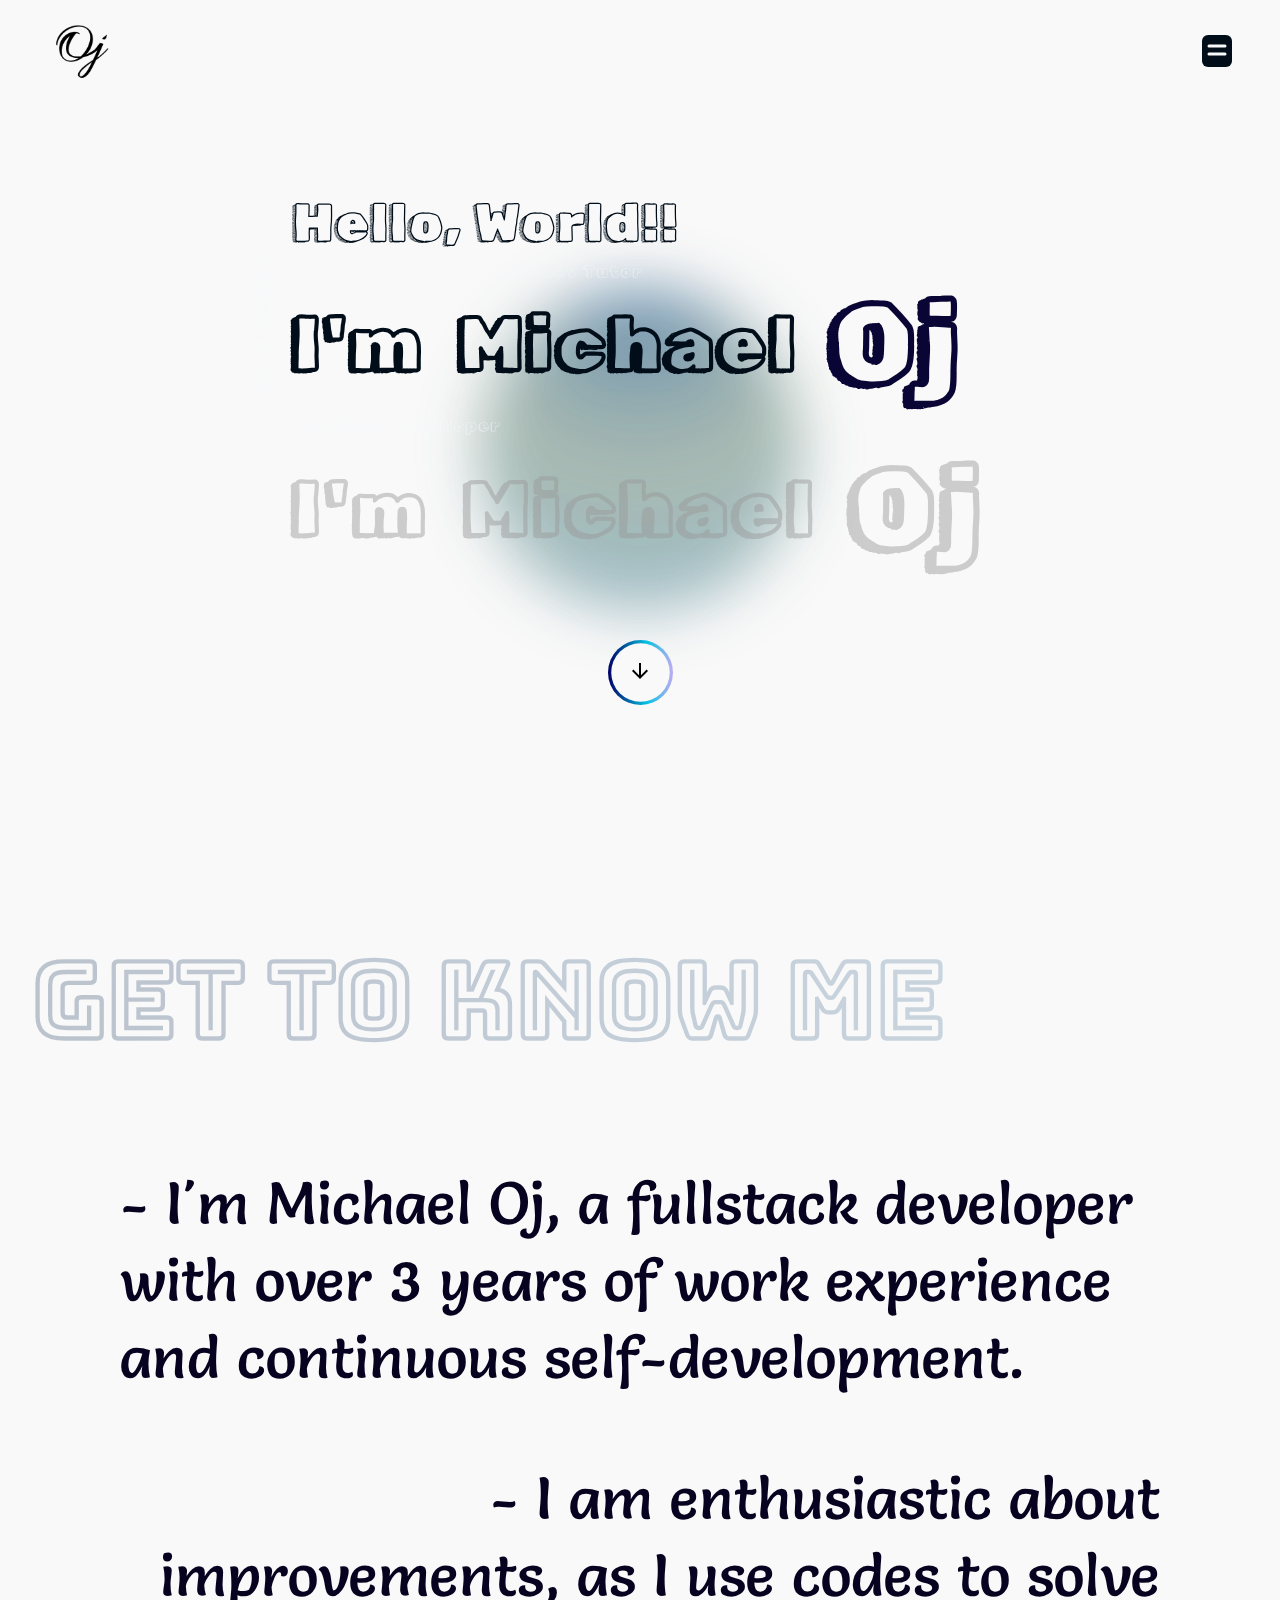
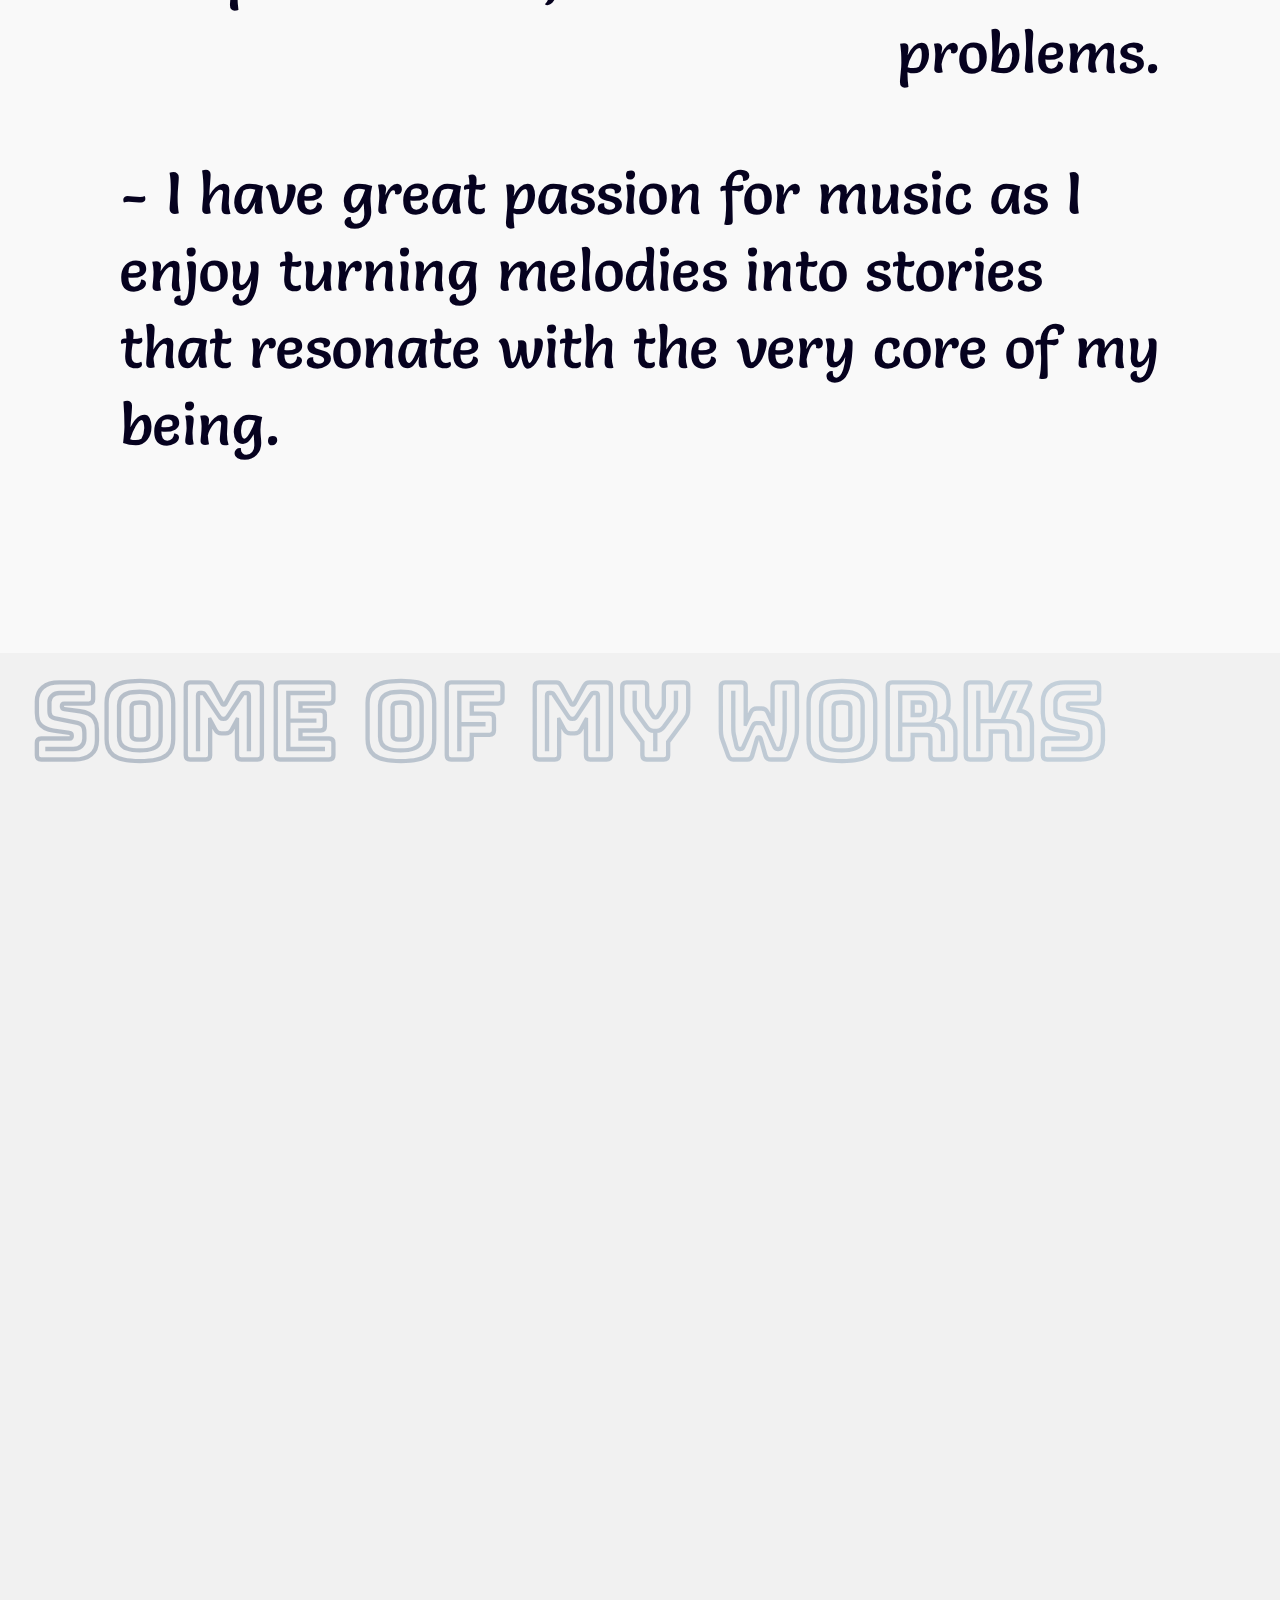
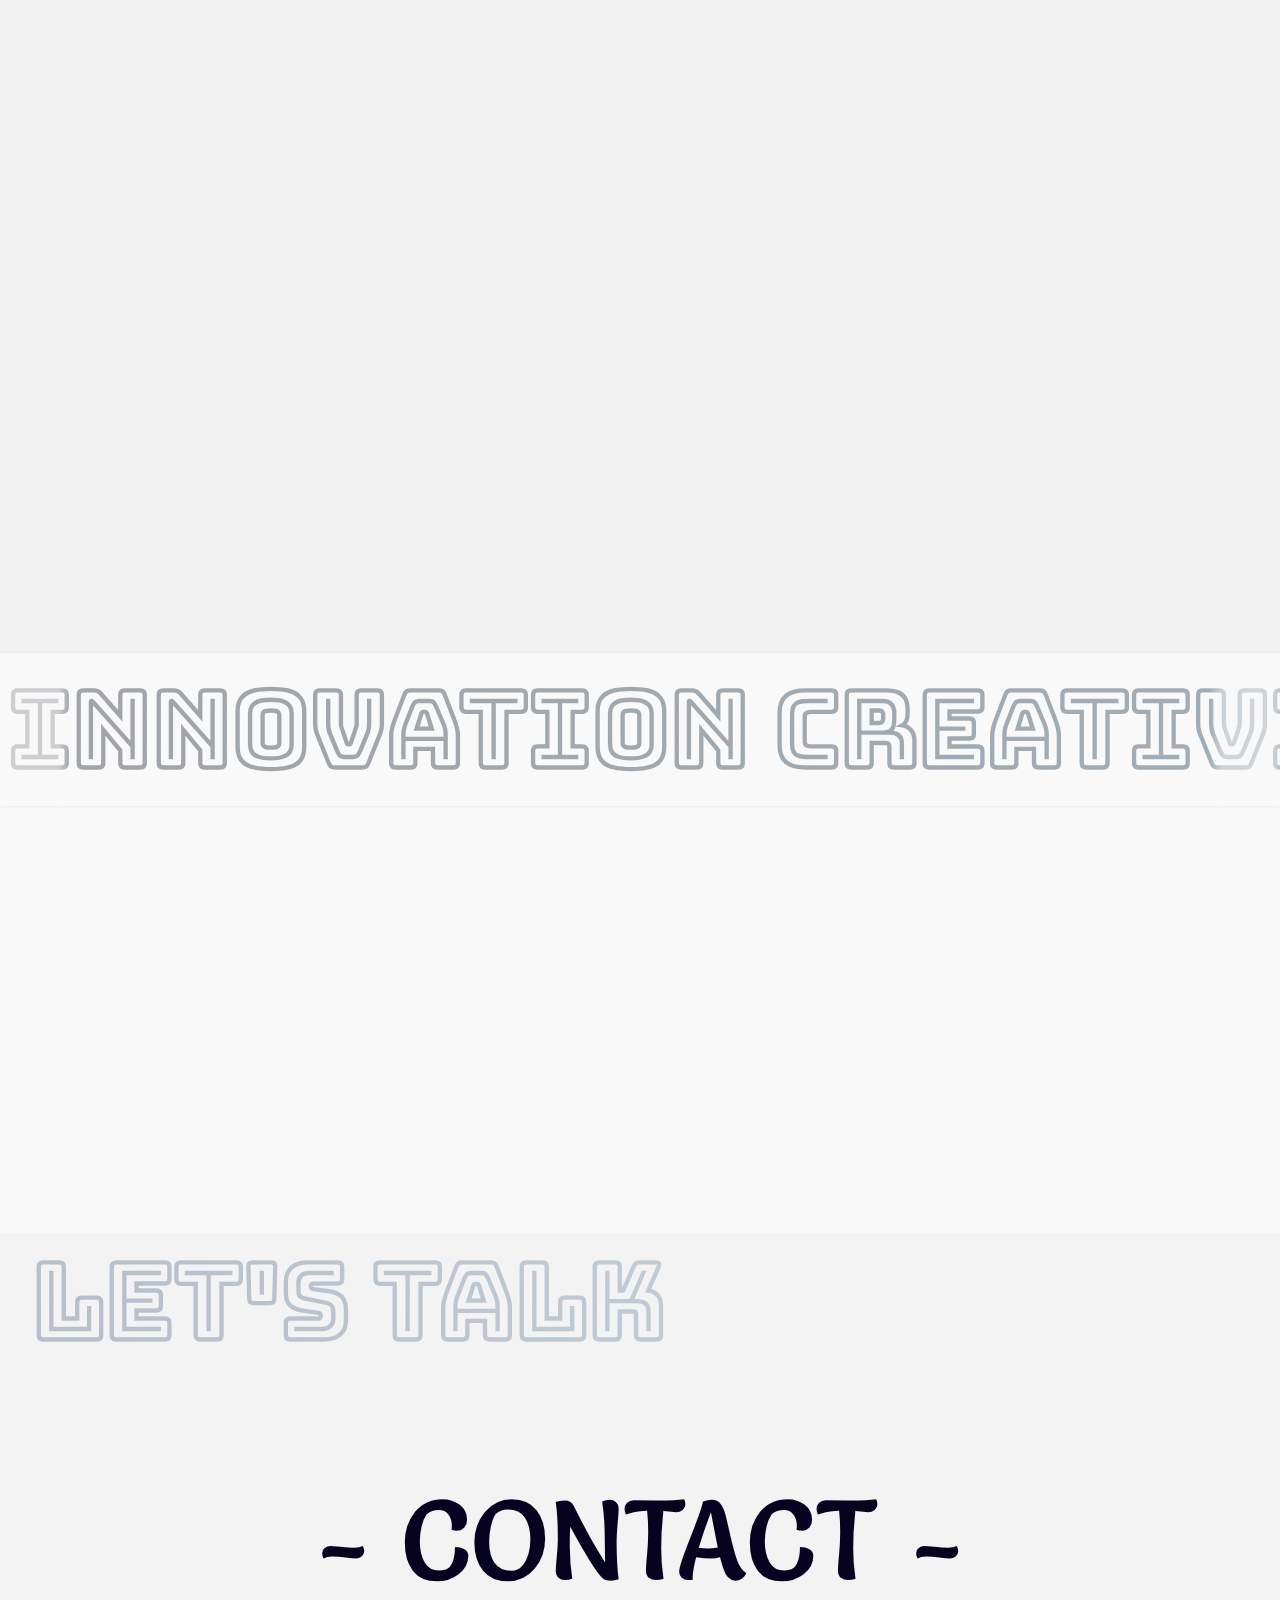
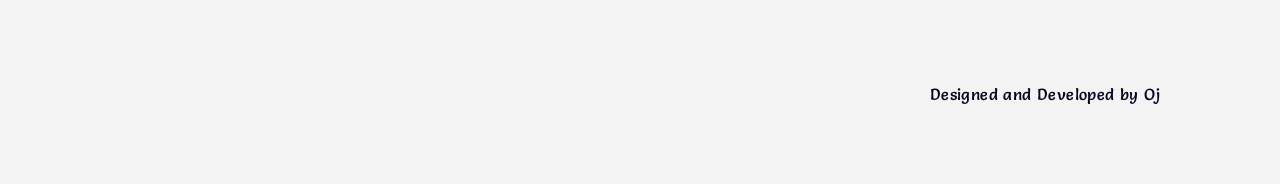
==== commit 1fcf0c8d: "Update index.html" ====
--- a/index.html
+++ b/index.html
@@ -24,6 +24,7 @@
       href="https://fonts.googleapis.com/css2?family=Inclusive+Sans&family=Yrsa:wght@300;400&display=swap"
       rel="stylesheet"
     />
+  <link rel="shortcut icon" href="favicon.ico" type="image/x-icon">
   </head>
   <body>
     <div class="blob-bg">
--- a/style.css
+++ b/style.css
@@ -1,11 +1,13 @@
-@import url('https://fonts.googleapis.com/css2?family=Salsa&display=swap');
+@import url("https://fonts.googleapis.com/css2?family=Salsa&display=swap");
 
 :root {
   --text-main: #010e1a;
   --text-secd: #06021f;
+  --text-thrd: #130d38;
   --bg-main: #f9f9f9;
-  --ft-line: 'Bungee Outline', sans-serif;
-  --ft-text: 'Salsa', cursive;
+  --bg-secd:  #f3f3f3;
+  --ft-line: "Bungee Outline", sans-serif;
+  --ft-text: "Salsa", cursive;
 }
 /* 
 font-family: 'Bungee Outline', sans-serif;
@@ -49,6 +51,33 @@
   font-family: var(--ft-text);
   position: relative;
 }
+
+/* animate on scroll */
+.hidden{
+  opacity: 0;
+  transform: translateX(-30px);
+  filter: blur(3px);
+  transition: all 0.5s cubic-bezier(0.49, -0.64, 0.28, 1.54);
+}
+.show {
+  opacity: 1;
+  transform: translateX(0);
+  filter: blur(0);
+}
+
+.hidden-bounce{
+  opacity: 0;
+  filter: blur(10px);
+  transform: translateY(25px);
+  transition: all 0.5s cubic-bezier(0.49, -0.64, 0.28, 1.54);
+}
+.bounce{
+  opacity: 1;
+  filter: blur(0);
+  transform: translateY(0);
+}
+
+
 
 .blob-bg {
   position: absolute;
@@ -371,19 +400,13 @@
   }
 }
 
-
 .container {
   padding: 2rem 1.2rem;
 }
 .title-shadow {
   font-size: 3.3rem;
   line-height: 1.3;
-  background: linear-gradient(
-    60deg,
-    #012049,
-    #89cff8,
-    #7207c9e5
-  );
+  background: linear-gradient(60deg, #012049, #89cff8, #7207c9e5);
   background-size: 400%;
   -webkit-text-fill-color: transparent;
   -webkit-background-clip: text;
@@ -391,7 +414,7 @@
   opacity: 0.25;
   margin: 2rem;
 }
-.text-large{
+.text-large {
   font-size: 2rem;
   font-family: var(--ft-title);
   line-height: 1.3;
@@ -400,11 +423,11 @@
   margin-bottom: 3rem;
 }
 
-.tx-rt{
+.tx-rt {
   text-align: right;
 }
 /* about me style */
-.cta-container{
+.cta-container {
   position: relative;
   margin-top: 1rem;
 }
@@ -448,38 +471,38 @@
   width: 88%;
 }
 
-#work{
+#work {
   background: #f1f1f1;
 }
 
-.work-container{
+.work-container {
   display: grid;
   grid-template-columns: none;
   gap: 25px;
   margin-bottom: 2rem;
 }
-.work-item{
+.work-item {
   z-index: 1;
   width: 100%;
   /* height: 250px; */
-  background: #f3f3f3;
+  background: var(--bg-secd);
   border-radius: 10px;
   display: grid;
   gap: inherit;
 }
-.wa{
-  box-shadow: 0 0 2px #000000
-}
-.wb{
+.wa {
+  box-shadow: 0 0 2px #000000;
+}
+.wb {
   box-shadow: 0 0 2px darkred;
 }
-.wc{
+.wc {
   box-shadow: 0 0 2px #4785c4;
 }
-.work-info{
+.work-info {
   padding: 1.3rem;
 }
-.p-logo-container{
+.p-logo-container {
   aspect-ratio: 1;
   width: 65px;
   border-radius: 50%;
@@ -489,61 +512,205 @@
   margin-bottom: 1rem;
   margin-left: auto;
 }
-.niass.p-logo-container{
+.niass.p-logo-container {
   background: #000;
   box-shadow: 0 0 0 1px rgb(255, 145, 0);
-
-}
-.ai-africa.p-logo-container{
+}
+.ai-africa.p-logo-container {
   background: #ddd;
   box-shadow: 0 0 0 1px darkred;
-
-}
-.saf.p-logo-container{
+}
+.saf.p-logo-container {
   background: #fff;
   box-shadow: 0 0 0 1px #61a2e4;
 }
-.p-logo-container img{
+.p-logo-container img {
   aspect-ratio: 1;
   width: 60%;
   box-sizing: content-box;
 }
-.work-info .p-title{
+.work-info .p-title {
   font-size: 1.5rem;
   letter-spacing: 1px;
   font-weight: 450;
   margin-bottom: 1.5rem;
   color: var(--text-main);
 }
-.work-info .p-text{
+.p-text {
   font-size: 0.9rem;
   font-weight: 400;
   letter-spacing: 0.4px;
-  margin-bottom: 2rem;
+  margin-bottom: 1.5rem;
   line-height: 1.35rem;
   color: var(--text-secd);
 }
-.work-info .cta{
+.work-info .cta {
   font-size: 0.8rem;
   margin-left: -1rem;
 }
-.work-img{
+.work-img {
   height: 230px;
   align-self: last baseline;
 }
-.niass.work-img{
-  background: radial-gradient(#000000b2 20%,#f3f3f3, #f3f3f3);
-}
-.ai-africa.work-img{
-  background: radial-gradient(#f77676ef 20%,#f3f3f3, #f3f3f3);
-}
-.saf.work-img{
-  background: radial-gradient(#41e2d5e7 20%,#f3f3f3, #f3f3f3);
-}
-.work-img img{
+.niass.work-img {
+  background: radial-gradient(#000000b2 20%, #f3f3f3, #f3f3f3);
+}
+.ai-africa.work-img {
+  background: radial-gradient(#f77676ef 20%, #f3f3f3, #f3f3f3);
+}
+.saf.work-img {
+  background: radial-gradient(#41e2d5e7 20%, #f3f3f3, #f3f3f3);
+}
+.work-img img {
   width: 100%;
   height: 100%;
 }
+
+/* stack */
+#stack {
+  background-color: var(--bg-main);
+}
+.x-scroll {
+  padding: 0.5rem;
+  box-shadow: 0 0 3px 
+    rgba(228, 228, 228);
+  overflow: hidden;
+  position: relative;
+}
+.x-scroll::before, .x-scroll::after{
+  content: "";
+  position: absolute;
+  height: 100%;
+  width: 5%;
+  background: var(--bg-main);
+  filter: blur(5px);
+  z-index: 2;
+  opacity: 0.5;
+  top: 0;
+}
+.x-scroll::before{
+  left: 0;
+}
+.x-scroll::after{
+  right: 0;
+}
+.x-scroll .title-shadow {
+  margin: 0;
+  white-space: nowrap;
+  display: inline-block;
+  background: linear-gradient(60deg, #000813, #0280c9, #33015ce5);
+  background-size: 400%;
+  -webkit-text-fill-color: transparent;
+  -webkit-background-clip: text;
+  opacity: 0.35;
+}
+.scroll {
+  animation: scroll-text linear;
+  animation-timeline: scroll(root);
+}
+@keyframes scroll-text {
+  from {
+    transform: translateX(50%);
+  }
+  to {
+    transform: translateX(-30%);
+  }
+}
+.row{
+  display: grid;
+  grid-template-columns: repeat(auto-fit, minmax(250px, 1fr));
+  gap: 20px;
+}
+.title{
+  font-size: 1.5rem;
+  letter-spacing: 1px;
+  font-weight: 450;
+  margin-bottom: 1rem;
+  color: var(--text-main);
+}
+.lang-container{
+  display: flex;
+  flex-wrap: wrap;
+  gap: 0.5rem;
+}
+.lang-container .lang{
+  padding: 0.5rem;
+  background: var(--text-thrd);
+  color: var(--bg-main);
+  position: relative;
+  font-size: 0.9rem;
+  letter-spacing: 0.8px;
+  height: fit-content;
+}
+.lang-container .lang::before{
+  content: "";
+  position: absolute;
+  top: 0;
+  left: 0;
+  height: 100%;
+  width: 3px;
+  background: #4d778f;
+}
+
+/* contact */
+#contact{
+  background: var(--bg-secd);
+}
+.ctc{
+  text-align: center;
+  font-size: 3.5rem;
+  margin-bottom: 10rem;
+}
+.ctc a{
+  color: inherit;
+  text-decoration: none;
+  position: relative;
+}
+.ctc a::before{
+  content: "";
+  position: absolute;
+  width: 100%;
+  height: 3px;
+  bottom: -5px;
+  left: 0;
+  background: var(--text-main);
+  border-radius: 100vw;
+  transform-origin: center;
+  transform: scaleX(0);
+  transition: 0.6s cubic-bezier(0.56, -0.7, 0.27, 1.64);
+}
+.ctc:hover a::before{
+  transform: scaleX(1);
+}
+footer{
+  margin-top: 3rem;
+  text-align: center;
+  background: var(--bg-secd);
+  display: flex;
+  align-items: center;
+  justify-content: space-between;
+  flex-wrap: wrap;
+  gap: 2rem;
+}
+.socials{
+  display: flex;
+  gap: 2rem;
+  justify-content: start;
+  flex-wrap: wrap;
+}
+.socials a{
+  font-size: 1.5rem;
+  padding: 0.3rem;
+  background: var(--text-secd);
+  display: inline-flex;
+  justify-content: center;
+  align-items: center;
+  aspect-ratio: 1;
+  width: 40px;
+  text-decoration: none;
+  border-radius: 5px;
+}
+
 @media only screen and (min-width: 700px) {
   header {
     padding: 1em 3em;
@@ -560,7 +727,7 @@
   }
   header ul[aria-expanded="false"] {
     clip-path: inset(0 0 100% 100% round 2% 0% 0% 25%);
-    }
+  }
   header ul li a {
     font-weight: bold;
     font-size: 3rem;
@@ -579,57 +746,69 @@
     width: 65px;
   }
 
-  .container{
-    padding: 2rem 4.5rem;
-  }
-  .title-shadow{
+  .container {
+    padding: 2rem 3.8rem;
+  }
+  .title-shadow {
     font-size: 6.6rem;
     margin-bottom: 3rem;
   }
-  .text-large{
+  .text-large {
     font-size: 2.6rem;
     margin-bottom: 4rem;
   }
-  .work-container{
+ 
+  .work-container {
     grid-template-columns: repeat(2, minmax(250px, 1fr));
-   
-  }
-  .work-item{
+  }
+  .work-item {
     align-items: center;
   }
-  
-  .work-info{
+
+  .work-info {
     padding: 2.5rem;
-  }  
-  .work-item.span-2{
+  }
+  .work-item.span-2 {
     grid-column: span 2;
     grid-template-columns: 1fr 1fr;
   }
-  .p-logo-container{
+  .p-logo-container {
     margin-left: 0;
   }
-  .work-info .p-title{
+  .work-info .p-title {
     font-size: 2.2rem;
   }
-  .work-info .p-text{
+  .title{
+    font-size: 2.2rem;
+  }
+ .p-text {
     font-size: 1rem;
     line-height: 1.5rem;
   }
-  .work-info .cta{
+  .work-info .cta {
     font-size: 0.95rem;
   }
-  .work-img{
+  .work-img {
     height: 280px;
   }
-}
-@media only screen and (min-width: 1000px){
-  .text-large{
+  .ctc{
+    font-size: 7rem !important;
+  }
+ 
+  .socials a{
+    font-size: 2rem;
+    width: 60px;
+    border-radius: 10px;
+  }
+}
+@media only screen and (min-width: 1000px) {
+  .text-large {
     font-size: 3.7rem;
   }
-  .container{
+  .container {
     padding: 3rem 7.5rem;
   }
-  .work-info{
+  .work-info {
     padding: 3rem;
-  }  
-}
+  }
+}
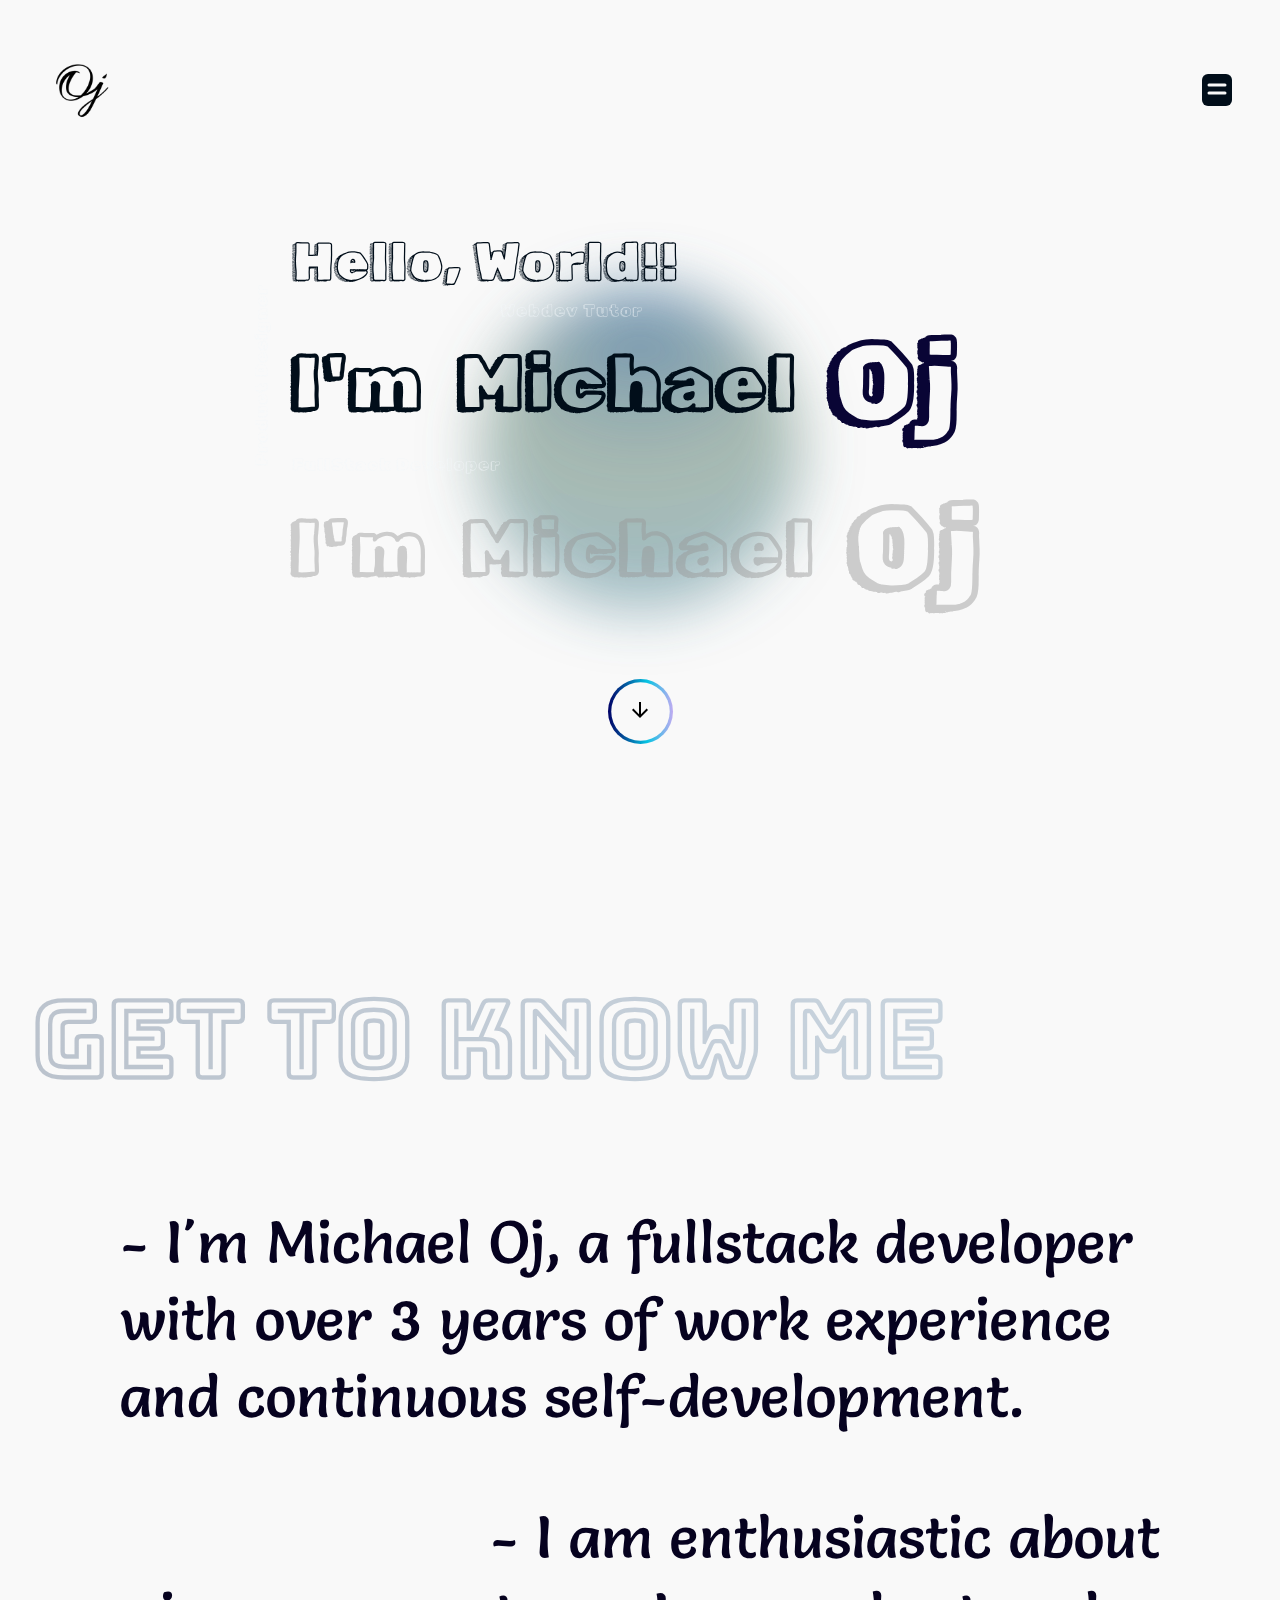
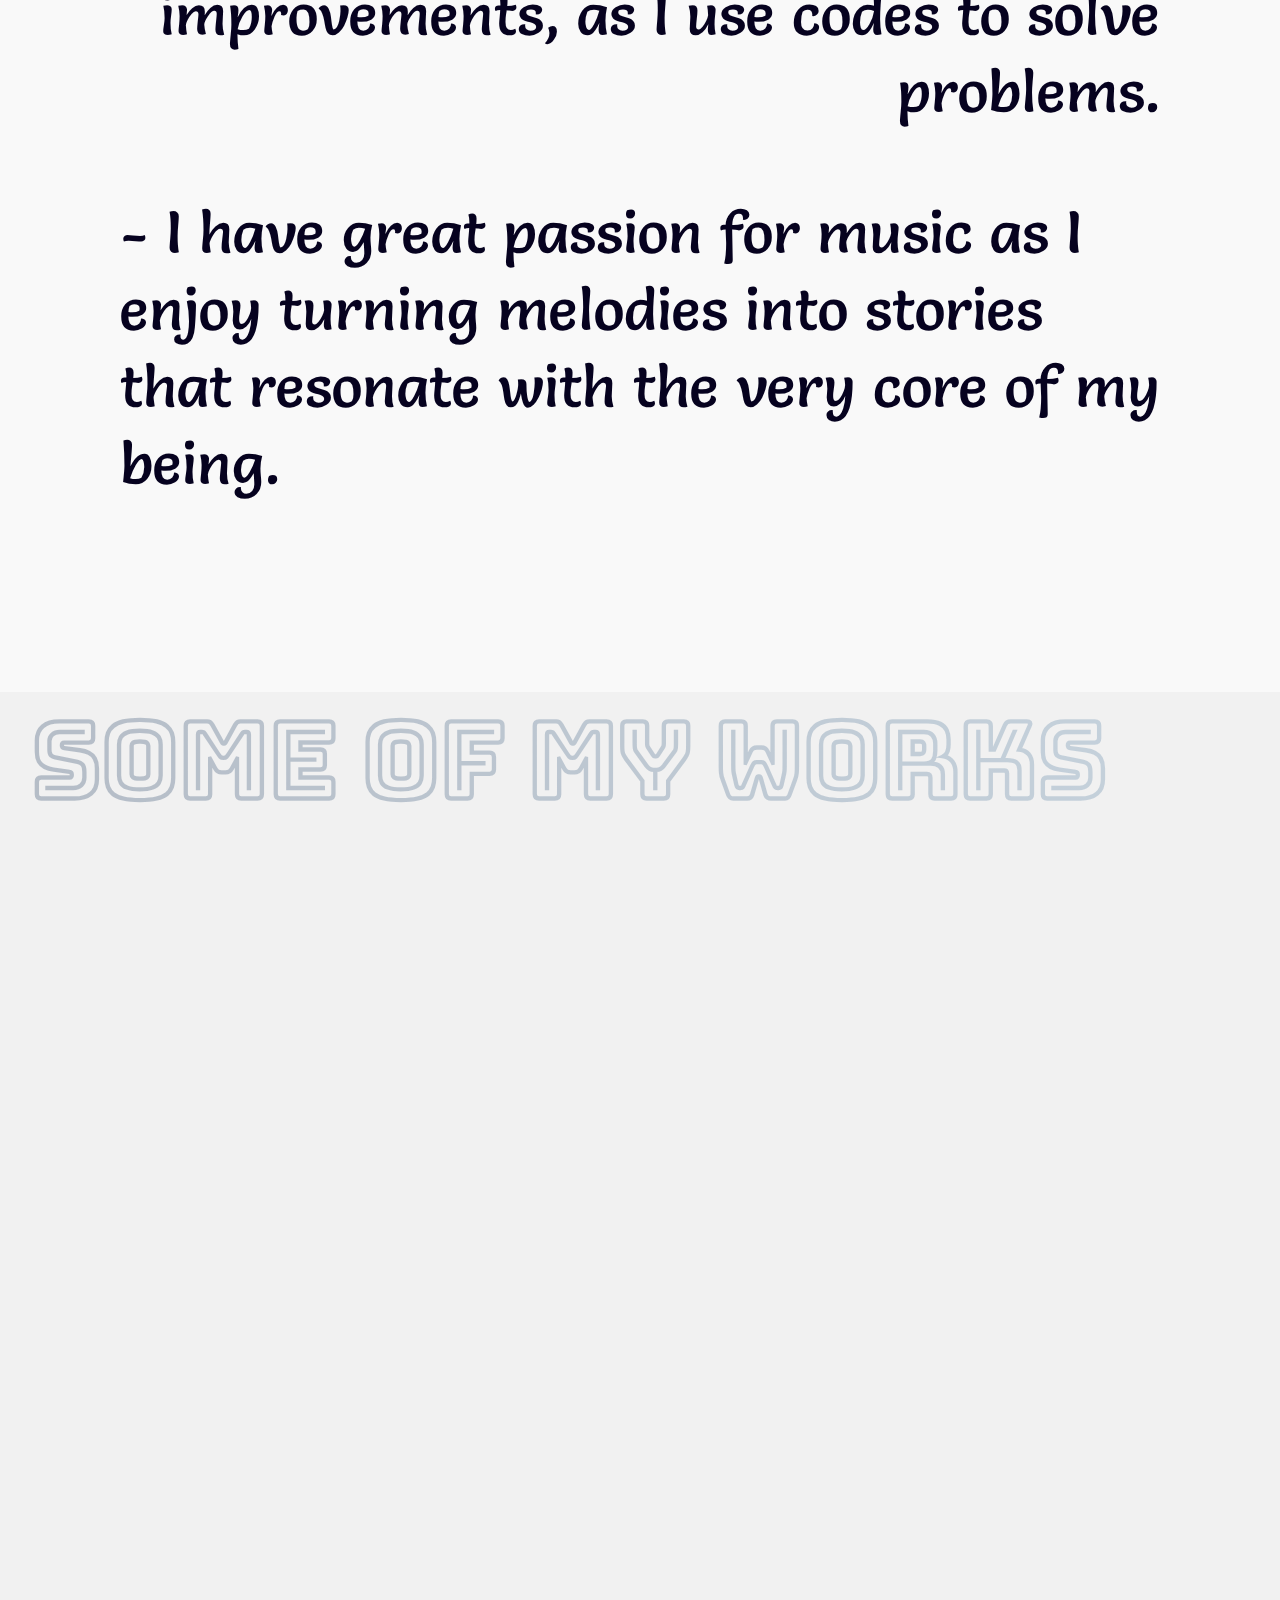
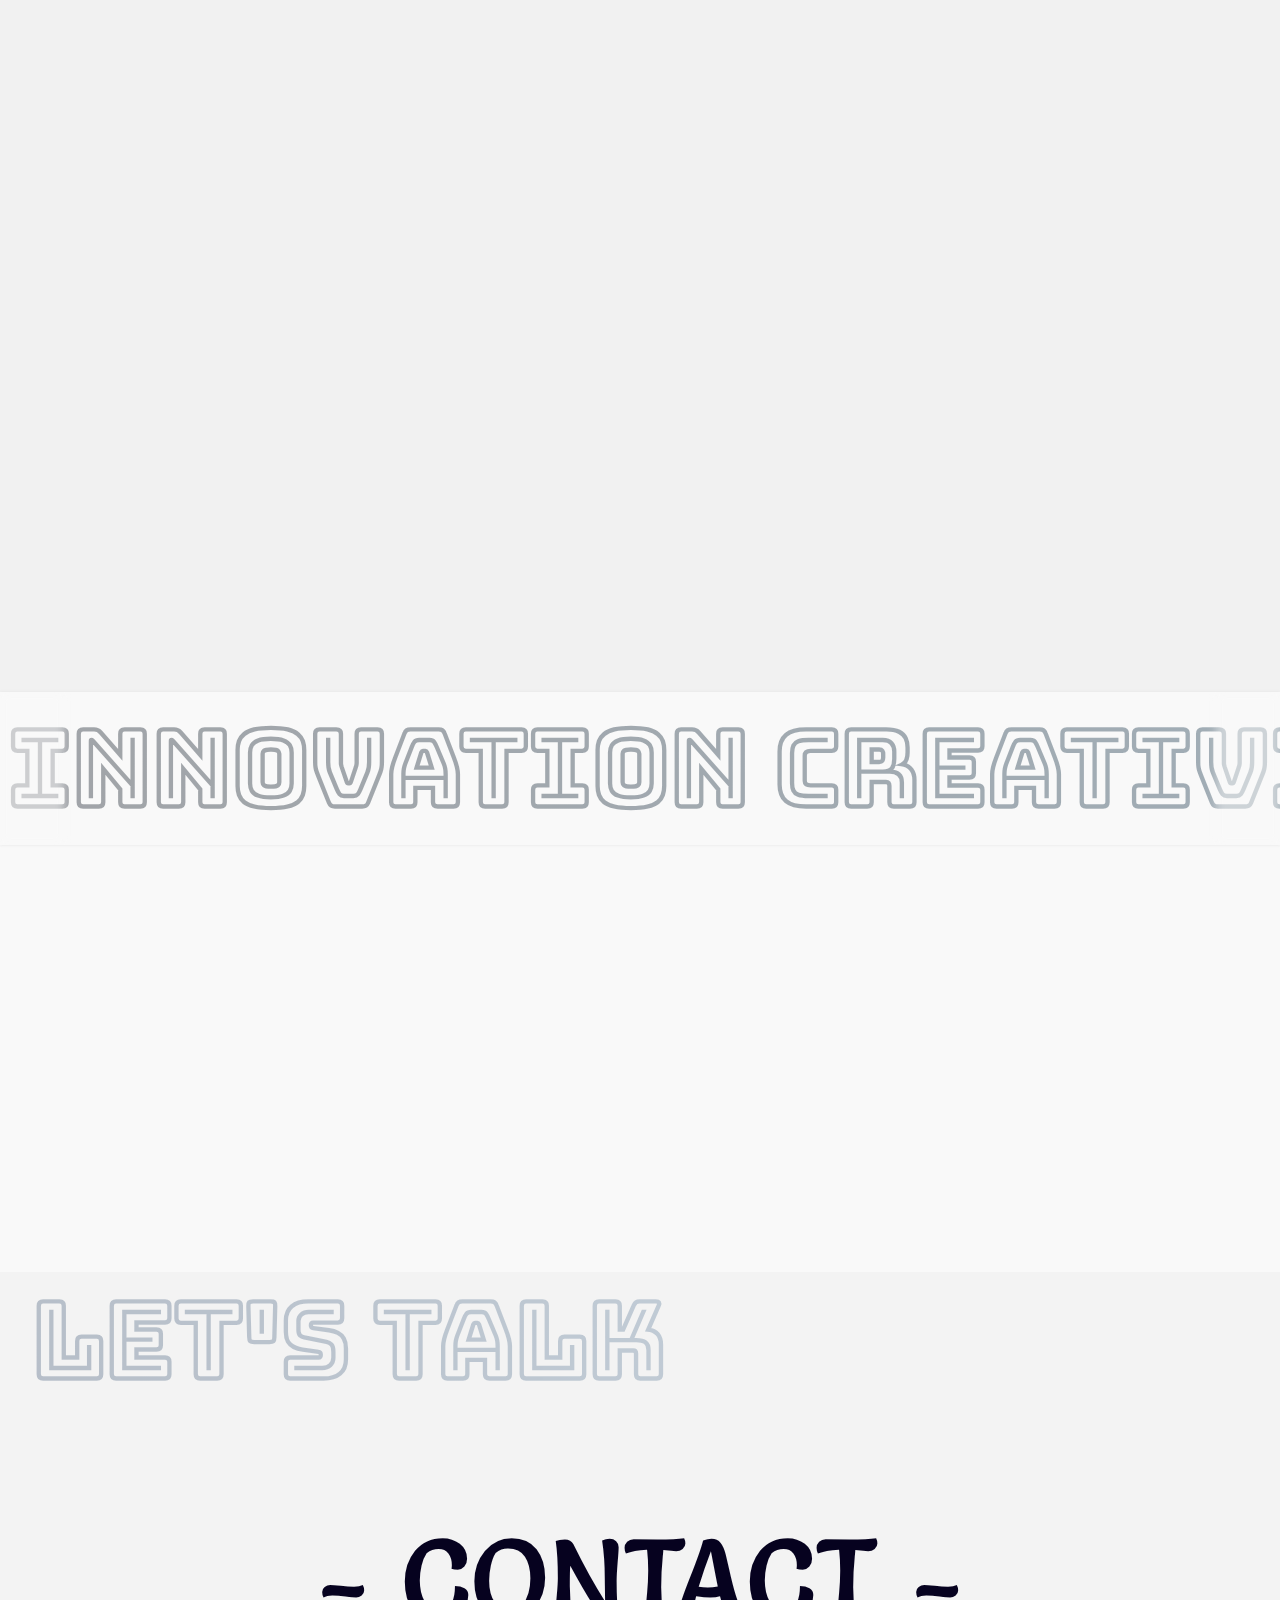
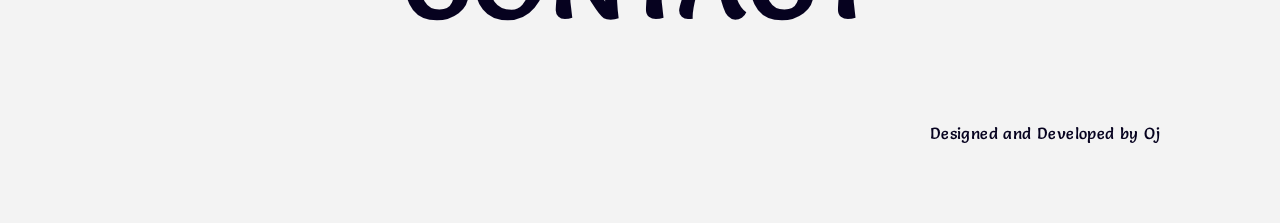
==== commit 810864da: "Update index.html" ====
--- a/index.html
+++ b/index.html
@@ -19,59 +19,75 @@
     <script
       src="https://kit.fontawesome.com/5d85f1a918.js"
       crossorigin="anonymous"
+      defer
     ></script>
     <link
       href="https://fonts.googleapis.com/css2?family=Inclusive+Sans&family=Yrsa:wght@300;400&display=swap"
       rel="stylesheet"
     />
-  <link rel="shortcut icon" href="favicon.ico" type="image/x-icon">
+    <link rel="shortcut icon" href="favicon.ico" type="image/x-icon" />
+    <link rel="stylesheet" href="transition.css" />
   </head>
   <body>
+    <!-- page loader -->
+    <h1 class="counter">0</h1>
+    <div class="overlay">
+      <div class="bar"></div>
+      <div class="bar"></div>
+      <div class="bar"></div>
+      <div class="bar"></div>
+      <div class="bar"></div>
+    </div>
+
+    <!-- transition element -->
+    <div class="transition transition-1 is-active"></div>
+    <div class="transition transition-2 abc is-active"></div>
+    <header>
+      <img src="images/ojlogo.png" alt="Oj logo" class="logo" />
+      <nav>
+        <button class="menu-icon" id="btn" aria-expanded="false">
+          <svg class="bar" viewBox="0 0 100 100" width="20">
+            <line
+              class="line top"
+              x1="90"
+              x2="10"
+              y1="30"
+              y2="30"
+              stroke-width="15"
+              stroke-linecap="round"
+              stroke-dasharray="80"
+              stroke-dashoffset="0"
+            ></line>
+            <line
+              class="line bottom"
+              x1="10"
+              x2="90"
+              y1="70"
+              y2="70"
+              stroke-width="15"
+              stroke-linecap="round"
+              stroke-dasharray="80"
+              stroke-dashoffset="0"
+            ></line>
+          </svg>
+        </button>
+        <ul id="nav" aria-expanded="false">
+          <li><a href="index.html" class="a a-links">Home</a></li>
+          <li><a href="about.html" class="b a-links">About Me</a></li>
+          <li><a href="work.html" class="c a-links">My Work</a></li>
+          <li>
+            <a href="Resume_MichealOjebola.docx" download class="d"
+              >My Resume</a
+            >
+          </li>
+        </ul>
+      </nav>
+    </header>
     <div class="blob-bg">
       <div class="bg1" id="blob"></div>
     </div>
+
     <div class="hero">
-      <header>
-        <img src="images/ojlogo.png" alt="Oj logo" class="logo" />
-        <nav>
-          <button class="menu-icon" id="btn" aria-expanded="false">
-            <svg class="bar" viewBox="0 0 100 100" width="20">
-              <line
-                class="line top"
-                x1="90"
-                x2="10"
-                y1="30"
-                y2="30"
-                stroke-width="15"
-                stroke-linecap="round"
-                stroke-dasharray="80"
-                stroke-dashoffset="0"
-              ></line>
-              <line
-                class="line bottom"
-                x1="10"
-                x2="90"
-                y1="70"
-                y2="70"
-                stroke-width="15"
-                stroke-linecap="round"
-                stroke-dasharray="80"
-                stroke-dashoffset="0"
-              ></line>
-            </svg>
-          </button>
-          <ul id="nav" aria-expanded="false">
-            <li><a href="#" class="a">Home</a></li>
-            <li><a href="#" class="b">About Me</a></li>
-            <li><a href="#" class="c">My Work</a></li>
-            <li>
-              <a href="mailto:ojebola.michael00@gmail.com" class="d"
-                >My Resume</a
-              >
-            </li>
-          </ul>
-        </nav>
-      </header>
       <div class="hero-text">
         <p class="paralax" data-rate=".2" data-direction="vertical">
           Hello, World!!
@@ -126,7 +142,9 @@
         </p>
 
         <div class="cta-container">
-          <a href="#" class="cta hidden">Read More <span> >> </span></a>
+          <a href="about.html" class="cta hidden a-links"
+            >Read More <span> >> </span></a
+          >
         </div>
       </div>
     </section>
@@ -146,15 +164,21 @@
               <div class="p-logo-container niass">
                 <img src="images/niass-logo.png" />
               </div>
-              <h3 class="p-title">NiassAuto Wheels</h3>
-              <p class="p-text">
-                I independently crafted and developed this product, employing my forward-thinking end-to-end design process. The result is a compelling experience tailored to meet the needs of both the client and a broader user base.
+              <h3 class="p-title hidden">NiassAuto Wheels</h3>
+              <p class="p-text hidden-bounce">
+                I independently crafted and developed this product, employing my
+                forward-thinking end-to-end design process. The result is a
+                compelling experience tailored to meet the needs of both the
+                client and a broader user base.
               </p>
-              <a href="https://niassautowheels.ng" target="_blank" class="cta"
+              <a
+                href="https://niassautowheels.ng"
+                target="_blank"
+                class="cta a-links"
                 >Visit Site <span> >> </span></a
               >
             </div>
-            <div class="work-img niass">
+            <div class="work-img hidden-bounce niass">
               <img src="images/niass.png" />
             </div>
           </div>
@@ -164,16 +188,19 @@
               <div class="p-logo-container ai-africa">
                 <img src="images/name.png" />
               </div>
-              <h3 class="p-title">AI AFRICA</h3>
-              <p class="p-text">
-                This platform serves as a user-friendly hub, enabling seamless registration and active participation in upcoming events, ensuring a cohesive and enjoyable experience throughout the entirety of the website.
+              <h3 class="p-title hidden">AI AFRICA</h3>
+              <p class="p-text hidden-bounce">
+                This platform serves as a user-friendly hub, enabling seamless
+                registration and active participation in upcoming events,
+                ensuring a cohesive and enjoyable experience throughout the
+                entirety of the website.
               </p>
-              <a href="https://aiafrica.ng" target="_blank" class="cta"
+              <a href="https://aiafrica.ng" target="_blank" class="cta a-links"
                 >Visit Site <span> >> </span></a
               >
             </div>
 
-            <div class="work-img ai-africa">
+            <div class="work-img hidden-bounce ai-africa">
               <img src="images/ai-africa.png" />
             </div>
           </div>
@@ -183,8 +210,8 @@
               <div class="p-logo-container saf">
                 <img src="images/SAF.png" />
               </div>
-              <h3 class="p-title">SAF POLYTECHNIC PORTAL</h3>
-              <p class="p-text">
+              <h3 class="p-title hidden">SAF POLYTECHNIC PORTAL</h3>
+              <p class="p-text hidden-bounce">
                 I designed, analyzed, and developed a school portal for
                 department students, providing access to academic resources
                 including timetables, registration, handouts, textbook
@@ -193,17 +220,19 @@
               <a
                 href="https://mikkyoj.github.io/safdummy.github.io/"
                 target="_blank"
-                class="cta"
+                class="cta a-links"
                 >Visit Site <span> >> </span></a
               >
             </div>
 
-            <div class="work-img saf">
+            <div class="work-img hidden-bounce saf">
               <img src="images/saf-img.png" />
             </div>
           </div>
         </div>
-        <a href="#" class="cta hidden">See More <span> >> </span></a>
+        <a href="work.html" class="cta hidden a-links"
+          >See More <span> >> </span></a
+        >
       </div>
     </section>
     <!-- stack section -->
@@ -316,6 +345,46 @@
     <!-- lenis smooth scrolling -->
     <script src="https://unpkg.com/@studio-freight/lenis@1.0.33/dist/lenis.min.js"></script>
     <script>
+      function startloader() {
+        let counterEl = document.querySelector(".counter");
+        let count = 0;
+
+        function updateCouner() {
+          if (count == 100) {
+            return;
+          }
+
+          count = Math.floor(Math.random() * 100) + 1;
+          if (count > 101) {
+            count = 100;
+          }
+          counterEl.textContent = count;
+
+          let delay = Math.floor(Math.random() * 200) + 50;
+          setTimeout(updateCouner, delay);
+        }
+        updateCouner();
+      }
+
+      startloader();
+
+      gsap.to(".counter", 0.2, {
+        delay: 2.5,
+        opacity: 0,
+      });
+
+      gsap.to(".bar", 1.5, {
+        delay: 2.6,
+        height: 0,
+        stagger: 0.1,
+        ease: "power4.inOut",
+      });
+
+      setTimeout(()=>{
+        document.querySelector(".counter").style.display = "none"
+        document.querySelector(".overlay").style.display = "none"
+
+      }, 4000)
       gsap.registerPlugin(ScrollTrigger);
       const splitTypes = document.querySelectorAll(".anim-text");
       const textTypes = document.querySelectorAll(".anim");
@@ -333,7 +402,7 @@
             markers: false,
           },
           opacity: 0,
-          y: -25,
+          y: -15,
           stagger: 0.1,
         });
       });
@@ -364,10 +433,6 @@
       });
 
       gsap.ticker.lagSmoothing(0);
-
-      lenis.on("scroll", (e) => {
-        console.log(e);
-      });
 
       function raf(time) {
         lenis.raf(time);
@@ -405,7 +470,6 @@
       for (let i = 0; i < langs.length; i++) {
         var delay = 500;
         langs[i].style.animationDelay = delay * i + "ms";
-        console.log(langs[i]);
       }
     </script>
   </body>
--- a/style.css
+++ b/style.css
@@ -57,7 +57,7 @@
   opacity: 0;
   transform: translateX(-30px);
   filter: blur(3px);
-  transition: all 0.5s cubic-bezier(0.49, -0.64, 0.28, 1.54);
+  transition: all 0.8s cubic-bezier(0.49, -0.64, 0.28, 1.54);
 }
 .show {
   opacity: 1;
@@ -69,7 +69,7 @@
   opacity: 0;
   filter: blur(10px);
   transform: translateY(25px);
-  transition: all 0.5s cubic-bezier(0.49, -0.64, 0.28, 1.54);
+  transition: all 0.8s cubic-bezier(0.49, -0.64, 0.28, 1.54);
 }
 .bounce{
   opacity: 1;
@@ -658,7 +658,7 @@
 }
 .ctc{
   text-align: center;
-  font-size: 3.5rem;
+  font-size: 2.7rem;
   margin-bottom: 10rem;
 }
 .ctc a{
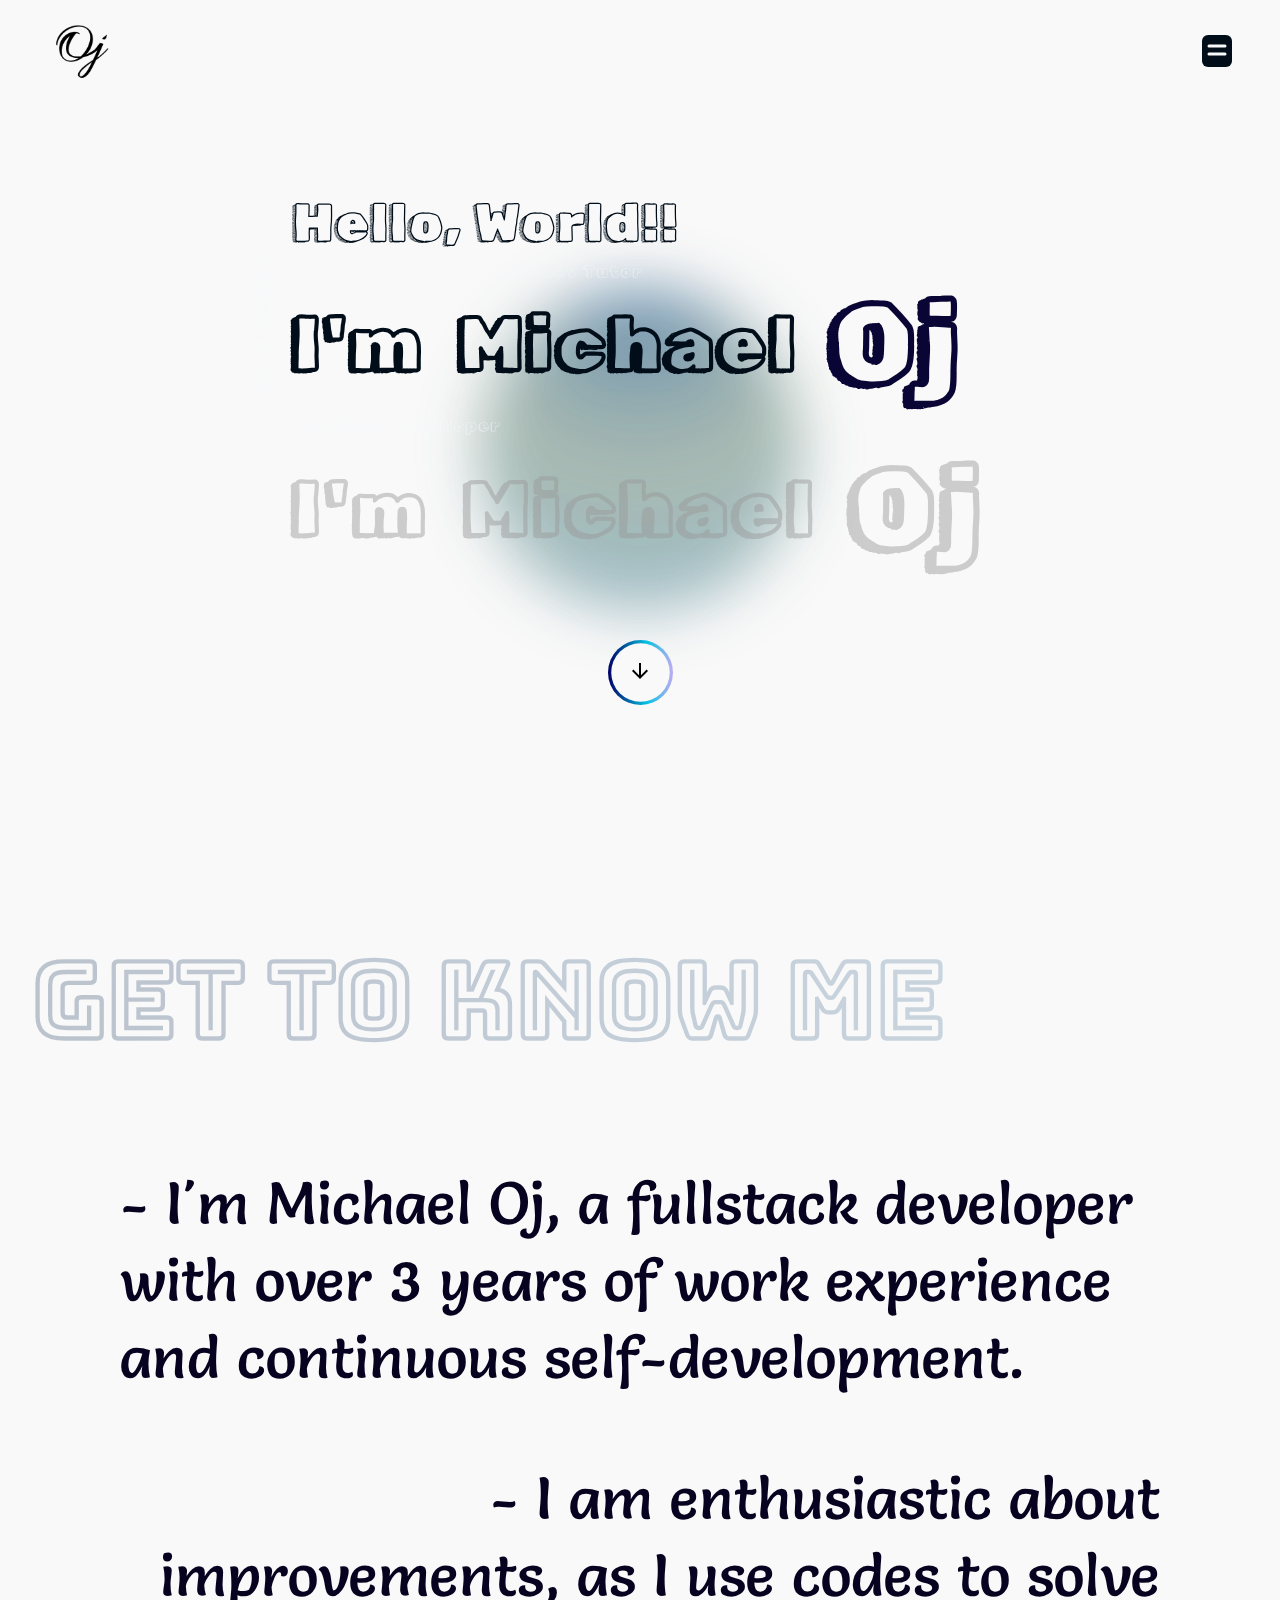
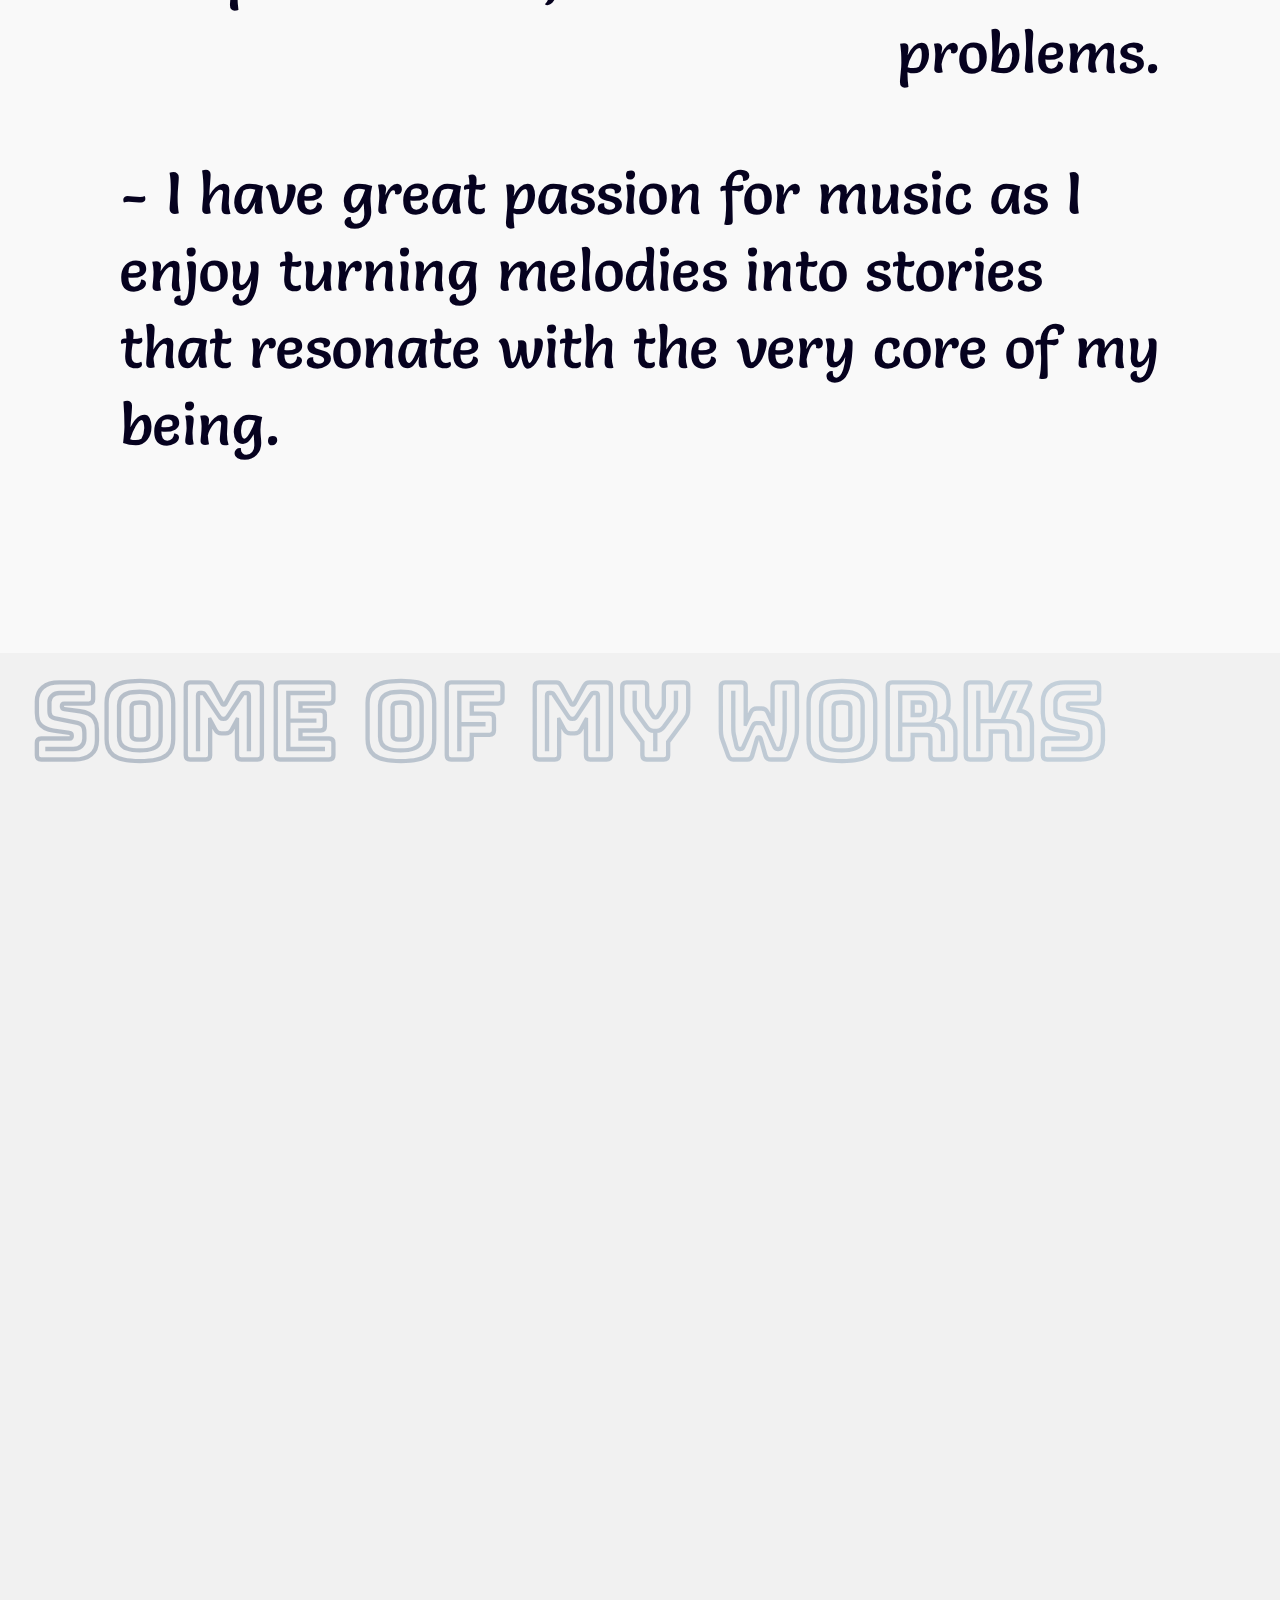
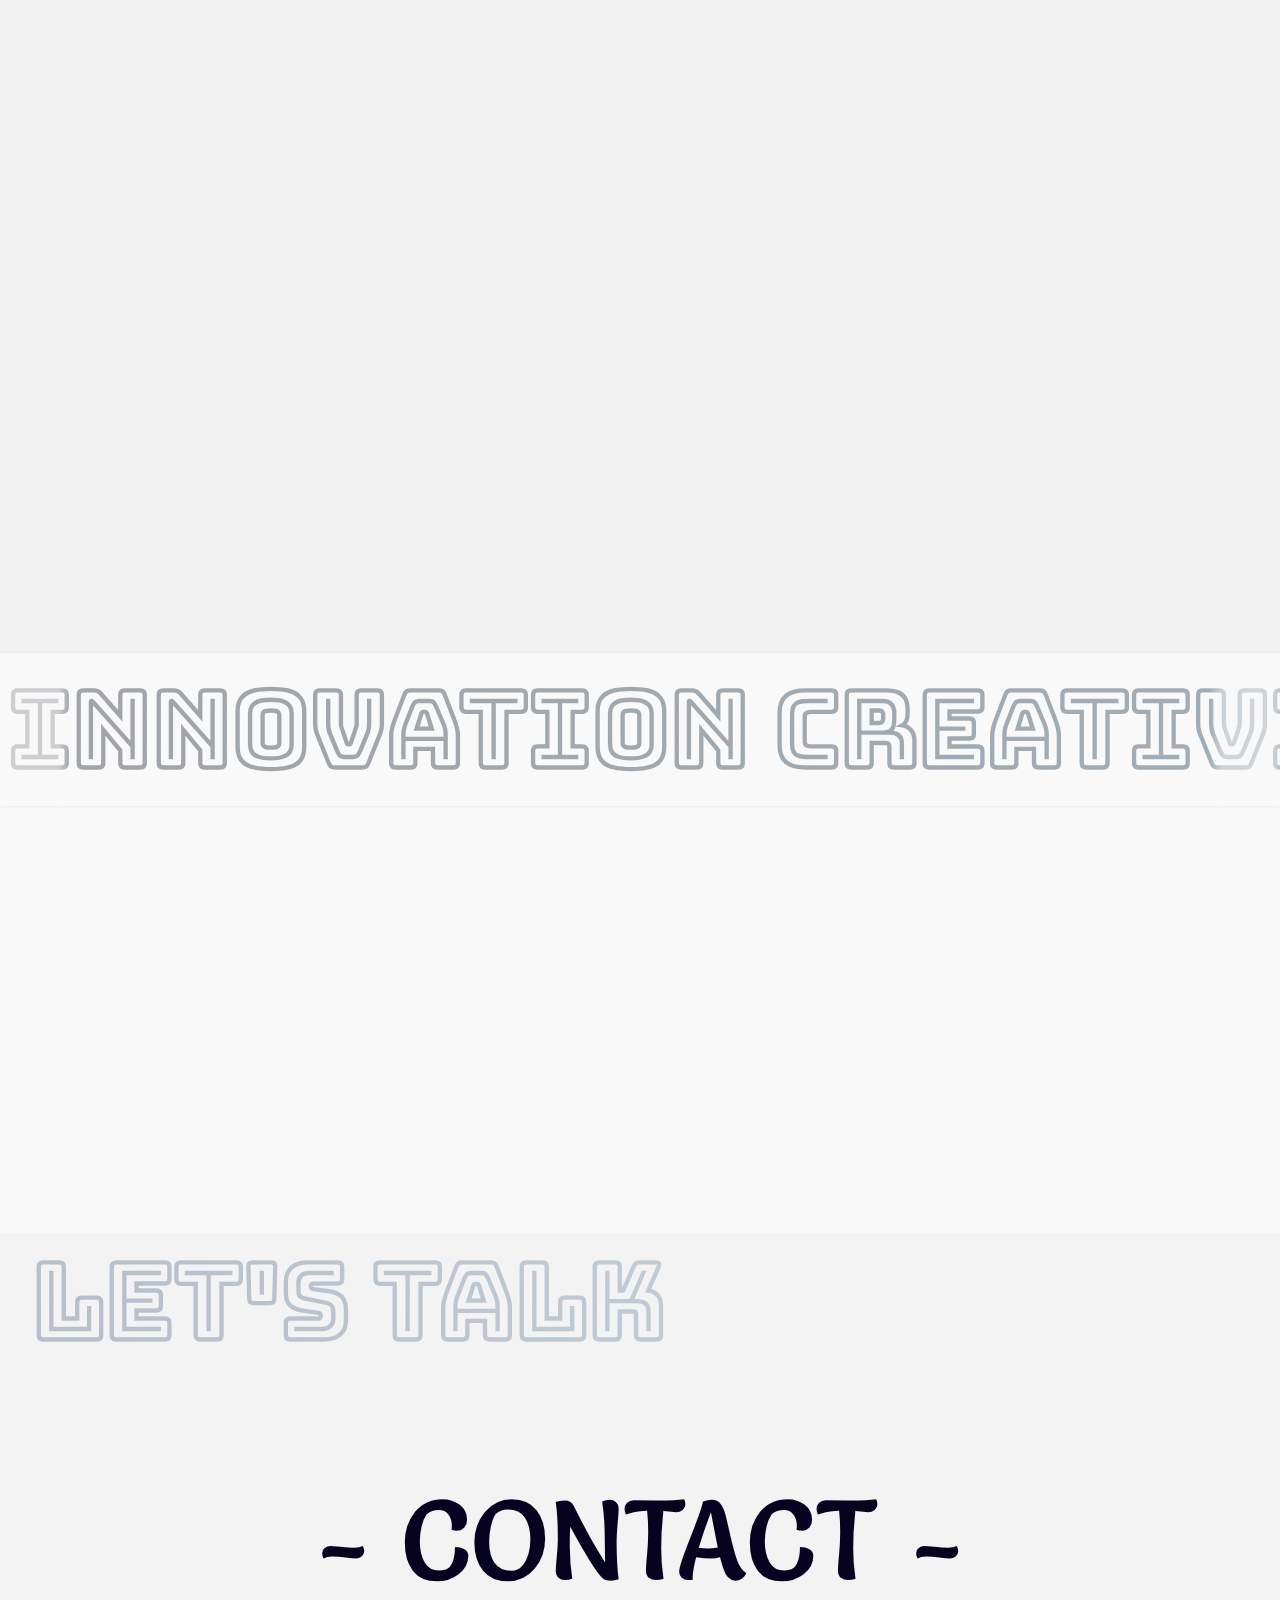
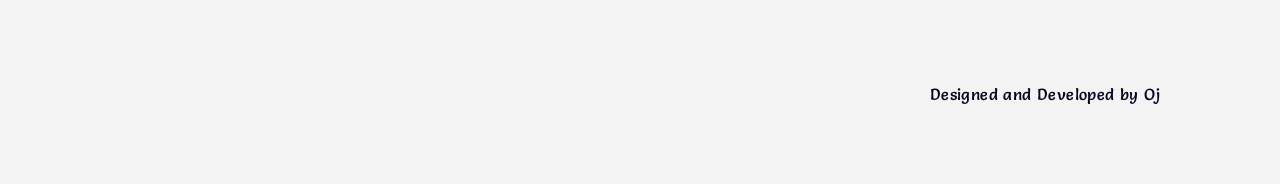
==== commit 2114d9f2: "remove preloader" ====
--- a/index.html
+++ b/index.html
@@ -3,7 +3,7 @@
   <head>
     <meta charset="UTF-8" />
     <meta name="viewport" content="width=device-width, initial-scale=1.0" />
-    <title>Mikky Oj</title>
+    <title>Michael Oj -> Portoflio</title>
     <link rel="stylesheet" href="style.css" />
 
     <link rel="preconnect" href="https://fonts.googleapis.com" />
@@ -29,16 +29,6 @@
     <link rel="stylesheet" href="transition.css" />
   </head>
   <body>
-    <!-- page loader -->
-    <h1 class="counter">0</h1>
-    <div class="overlay">
-      <div class="bar"></div>
-      <div class="bar"></div>
-      <div class="bar"></div>
-      <div class="bar"></div>
-      <div class="bar"></div>
-    </div>
-
     <!-- transition element -->
     <div class="transition transition-1 is-active"></div>
     <div class="transition transition-2 abc is-active"></div>
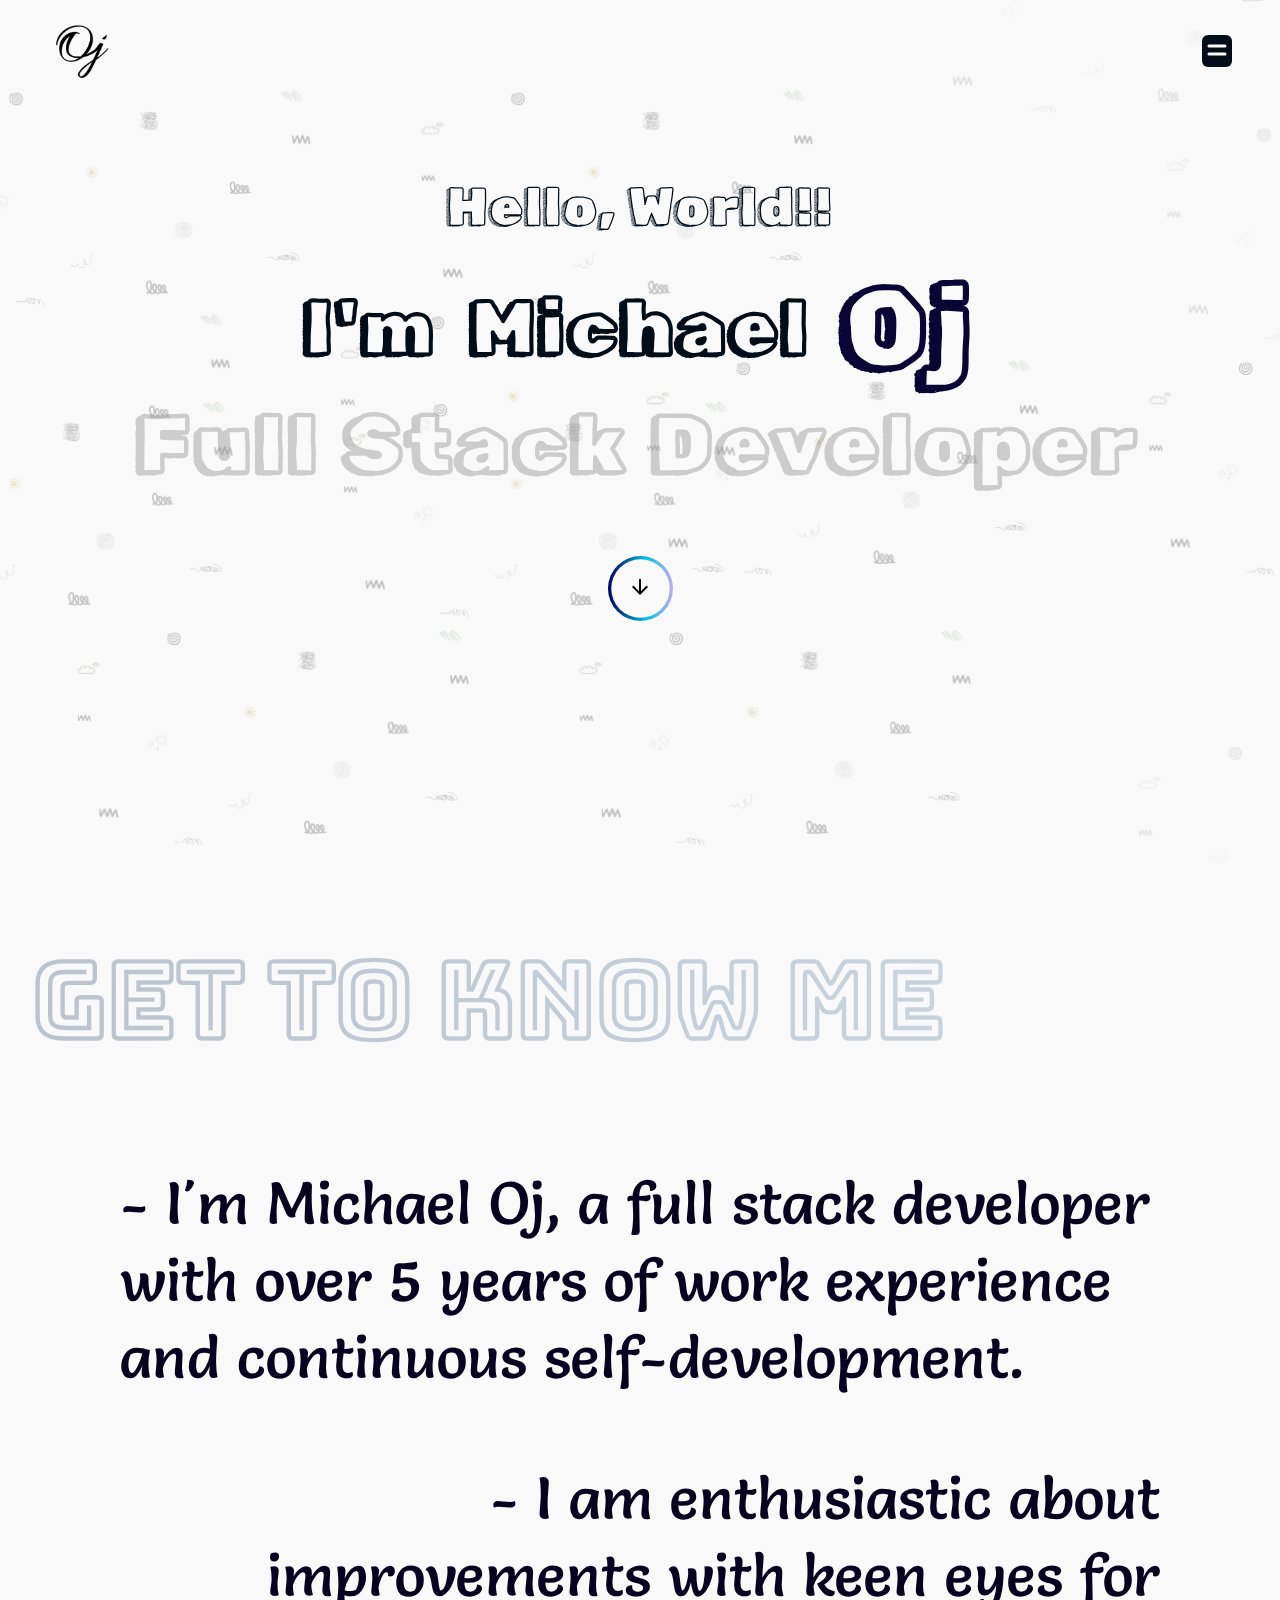
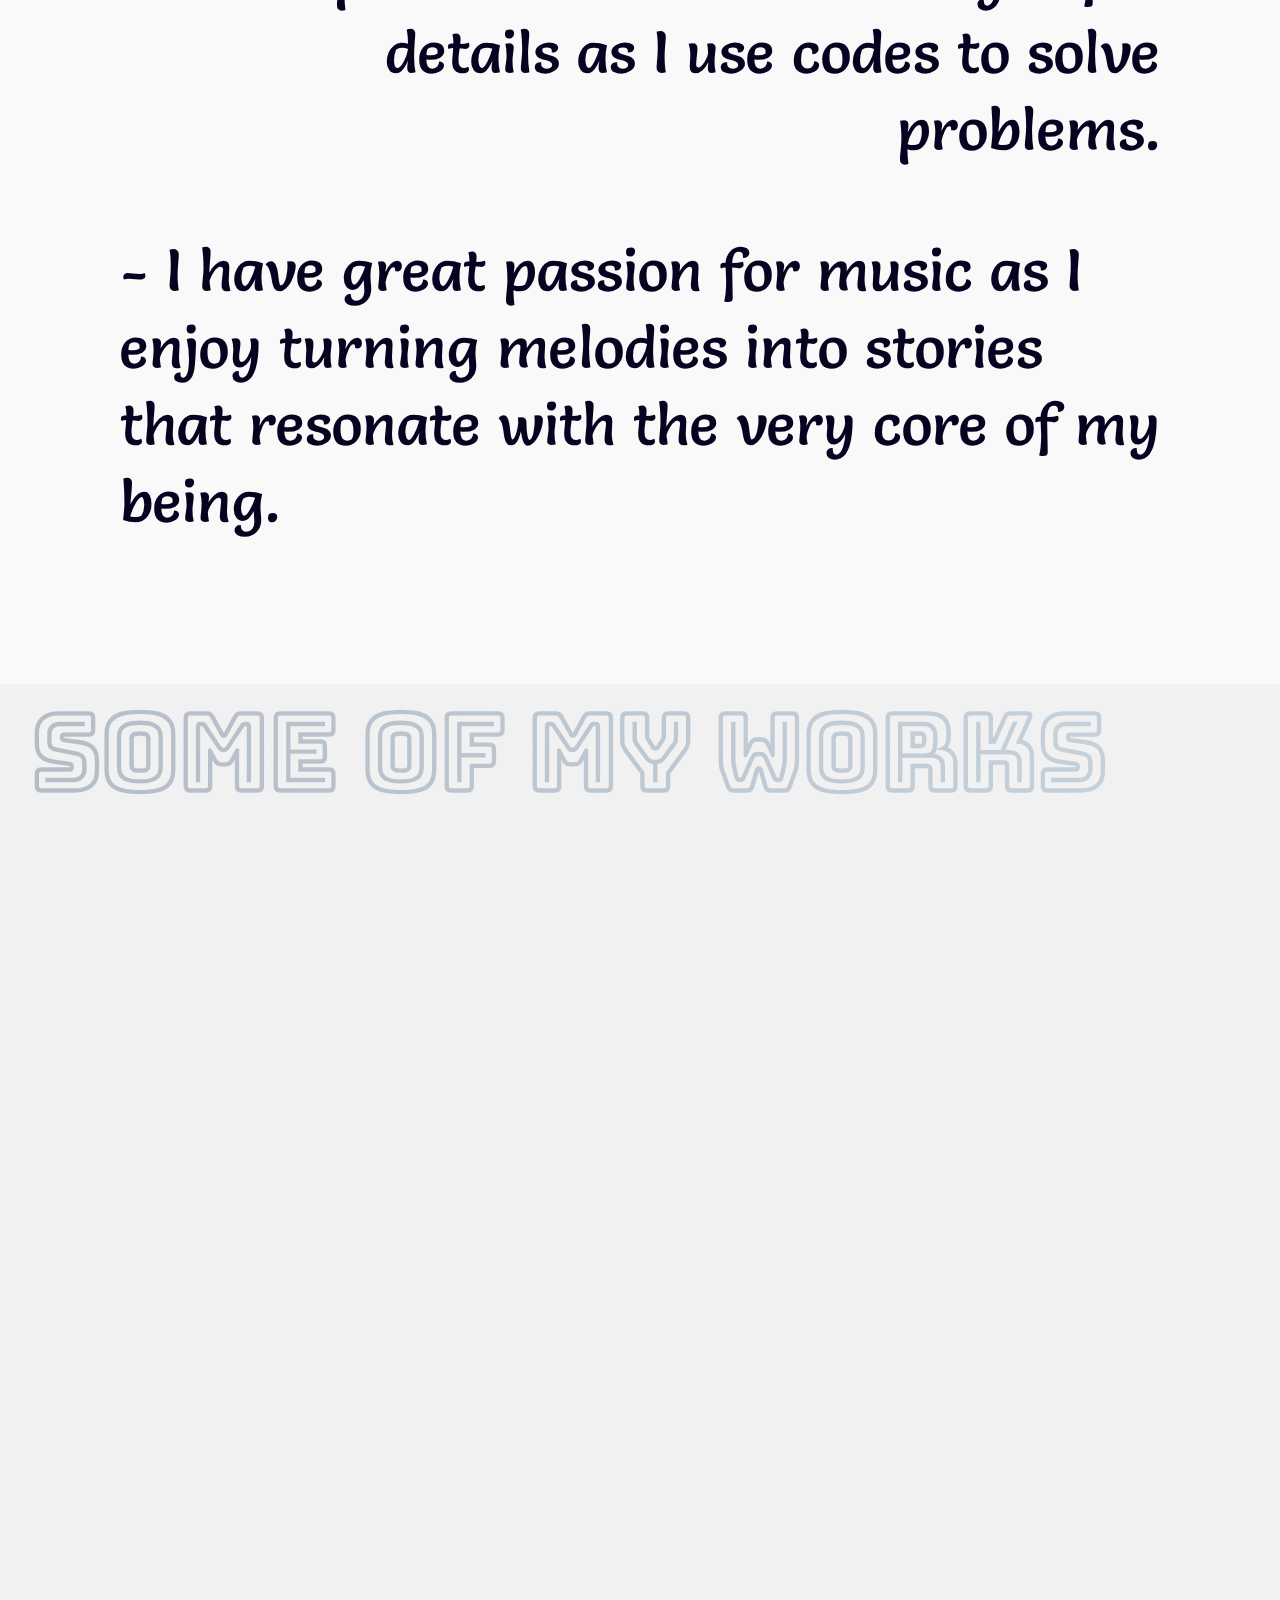
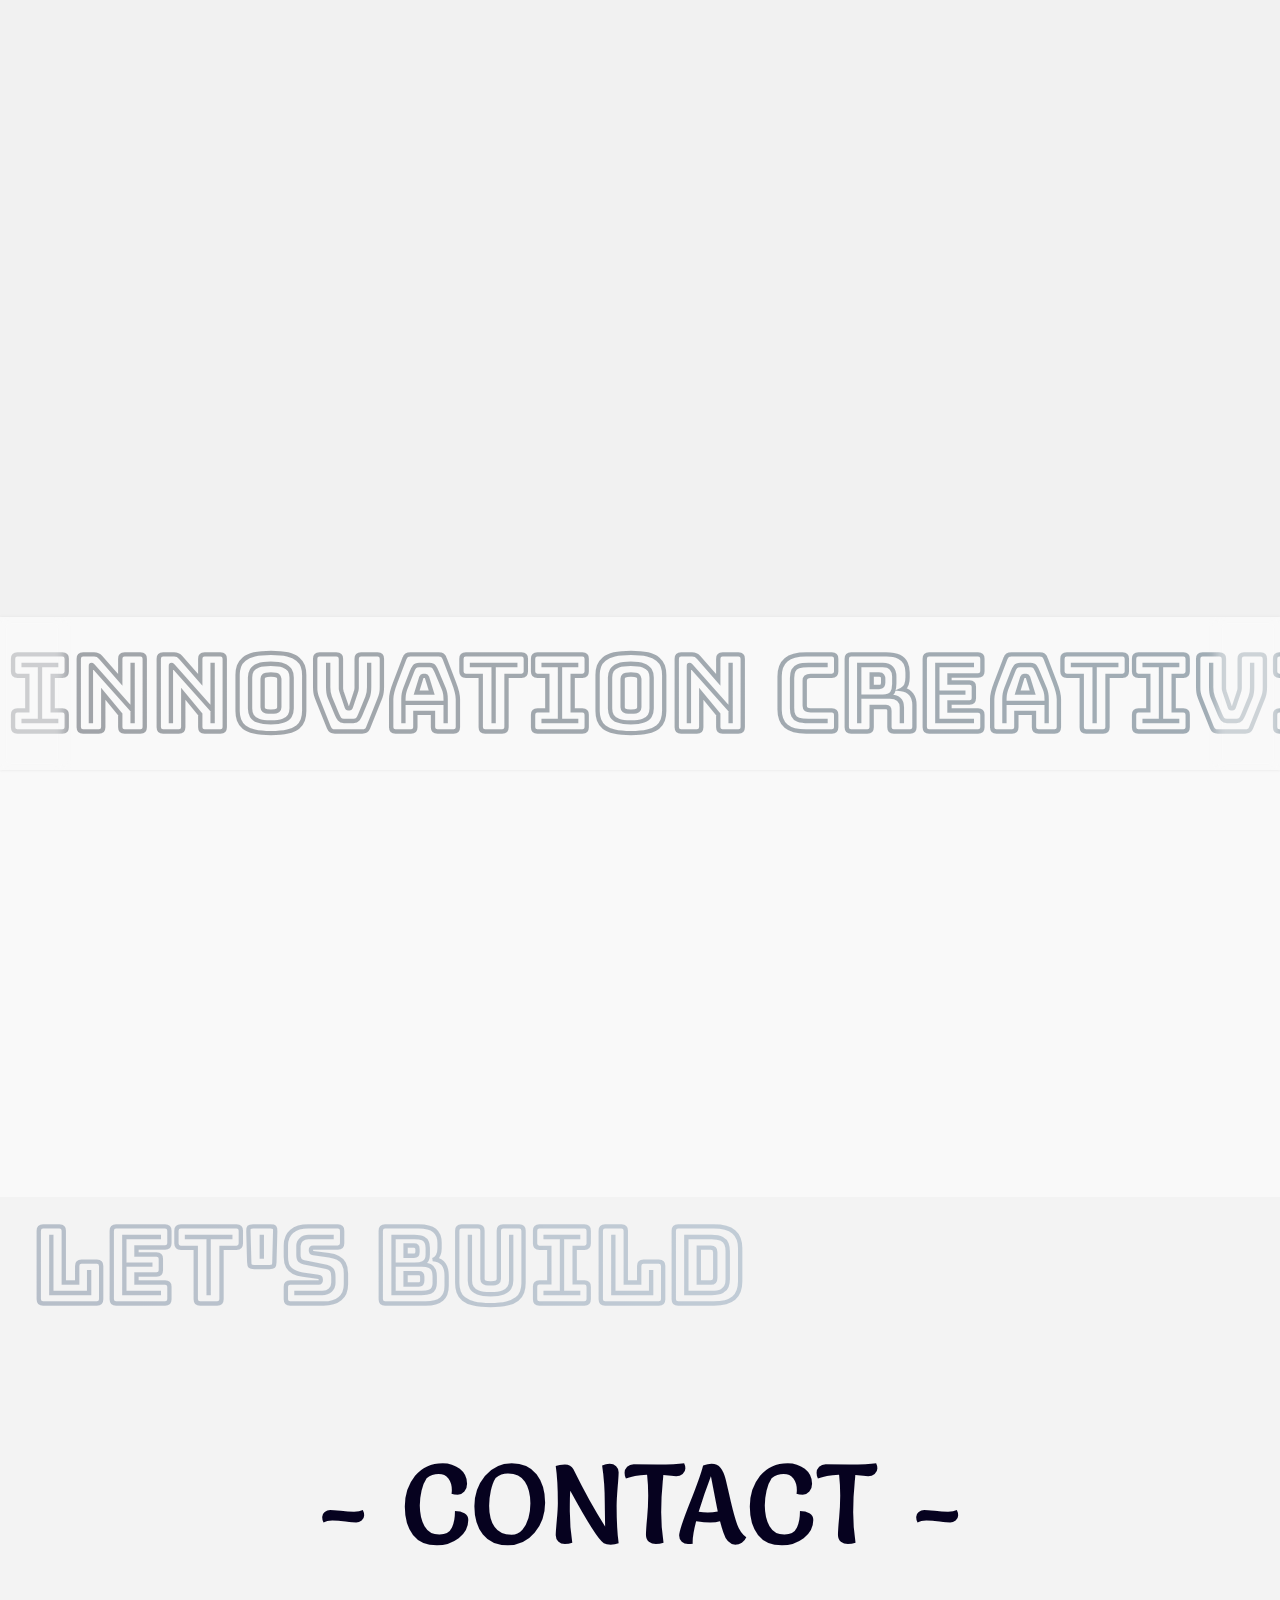
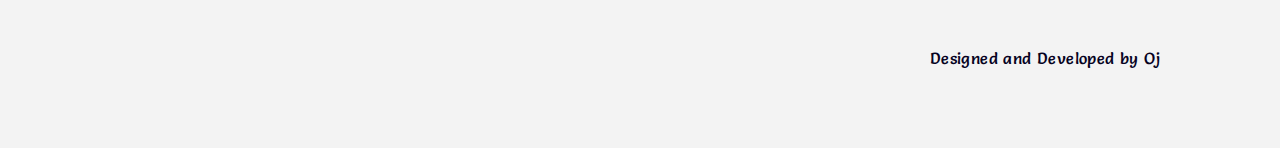
==== commit 58dfd5e4: "update portfolia" ====
--- a/index.html
+++ b/index.html
@@ -25,7 +25,7 @@
       href="https://fonts.googleapis.com/css2?family=Inclusive+Sans&family=Yrsa:wght@300;400&display=swap"
       rel="stylesheet"
     />
-    <link rel="shortcut icon" href="favicon.ico" type="image/x-icon" />
+    <link rel="shortcut icon" href="./images/favicon.ico" type="image/x-icon" />
     <link rel="stylesheet" href="transition.css" />
   </head>
   <body>
@@ -63,19 +63,16 @@
         </button>
         <ul id="nav" aria-expanded="false">
           <li><a href="index.html" class="a a-links">Home</a></li>
-          <li><a href="about.html" class="b a-links">About Me</a></li>
-          <li><a href="work.html" class="c a-links">My Work</a></li>
+          <!-- <li><a href="about.html" class="b a-links">About Me</a></li> -->
+          <li><a href="work.html" class="c a-links">My Works</a></li>
           <li>
-            <a href="Resume_MichealOjebola.docx" download class="d"
+            <a href="OjebolaMichaelCV (1).pdf" download class="d"
               >My Resume</a
             >
           </li>
         </ul>
       </nav>
     </header>
-    <div class="blob-bg">
-      <div class="bg1" id="blob"></div>
-    </div>
 
     <div class="hero">
       <div class="hero-text">
@@ -86,13 +83,8 @@
           <h1>
             I'm <span class="mike">Michael</span> <span class="oj">Oj</span>
           </h1>
-          <p class="text-effect">FullStack Developer</p>
-          <p class="text-effect">Product Designer</p>
-          <p class="text-effect">Webdev Tutor</p>
         </div>
-        <h1 class="shadow">
-          I'm <span class="mike">Michael</span> <span class="oj">Oj</span>
-        </h1>
+        <h1 class="shadow">Full Stack Developer</h1>
       </div>
 
       <div class="icon">
@@ -118,24 +110,24 @@
       </h2>
       <div class="container">
         <p class="text-large anim-text">
-          - I'm Michael Oj, a fullstack developer with over 3 years of work
+          - I'm Michael Oj, a full stack developer with over 5 years of work
           experience and continuous self-development.
         </p>
 
         <p class="text-large tx-rt anim-text">
-          - I am enthusiastic about improvements, as I use codes to solve
-          problems.
+          - I am enthusiastic about improvements with keen eyes for details as I
+          use codes to solve problems.
         </p>
         <p class="text-large anim-text">
           - I have great passion for music as I enjoy turning melodies into
           stories that resonate with the very core of my being.
         </p>
 
-        <div class="cta-container">
+        <!-- <div class="cta-container">
           <a href="about.html" class="cta hidden a-links"
             >Read More <span> >> </span></a
           >
-        </div>
+        </div> -->
       </div>
     </section>
 
@@ -149,27 +141,27 @@
       </h2>
       <div class="container">
         <div class="work-container">
-          <div class="work-item span-2 wa hidden-bounce">
+          <div class="work-item span-2 wbc hidden-bounce">
             <div class="work-info">
-              <div class="p-logo-container niass">
-                <img src="images/niass-logo.png" />
+              <div class="p-logo-container bananacrystal">
+                <img src="images/bc-header-logo.png" />
               </div>
-              <h3 class="p-title hidden">NiassAuto Wheels</h3>
+              <h3 class="p-title hidden">BananaCrystal Inc</h3>
               <p class="p-text hidden-bounce">
-                I independently crafted and developed this product, employing my
-                forward-thinking end-to-end design process. The result is a
-                compelling experience tailored to meet the needs of both the
-                client and a broader user base.
+                BananaCrystal is a premium P2P Trading platform that offers
+                seamless, secure and global trading of USD with any currency. I
+                worked with highly skilled developers to build this financial
+                software.
               </p>
               <a
-                href="https://niassautowheels.ng"
+                href="https://www.bananacrystal.com/"
                 target="_blank"
                 class="cta a-links"
                 >Visit Site <span> >> </span></a
               >
             </div>
-            <div class="work-img hidden-bounce niass">
-              <img src="images/niass.png" />
+            <div class="work-img hidden-bounce bananacrystal">
+              <img src="images/bananacrystall.png" />
             </div>
           </div>
 
@@ -195,28 +187,28 @@
             </div>
           </div>
 
-          <div class="work-item wc hidden-bounce">
+          <div class="work-item wa hidden-bounce">
             <div class="work-info">
-              <div class="p-logo-container saf">
-                <img src="images/SAF.png" />
+              <div class="p-logo-container niass">
+                <img src="images/niass-logo.png" />
               </div>
-              <h3 class="p-title hidden">SAF POLYTECHNIC PORTAL</h3>
+              <h3 class="p-title hidden">NiassAuto Wheels</h3>
               <p class="p-text hidden-bounce">
-                I designed, analyzed, and developed a school portal for
-                department students, providing access to academic resources
-                including timetables, registration, handouts, textbook
-                purchases, assignment submissions, and more
+                I independently crafted and developed this product, employing my
+                forward-thinking end-to-end design process. The result is a
+                compelling experience tailored to meet the needs of both the
+                client and a broader user base.
               </p>
               <a
-                href="https://mikkyoj.github.io/safdummy.github.io/"
+                href="https://oj-michael.github.io/niassnew.github.io/"
                 target="_blank"
                 class="cta a-links"
                 >Visit Site <span> >> </span></a
               >
             </div>
 
-            <div class="work-img hidden-bounce saf">
-              <img src="images/saf-img.png" />
+            <div class="work-img hidden-bounce niass">
+              <img src="images/niass.png" />
             </div>
           </div>
         </div>
@@ -259,20 +251,26 @@
             ><span class="lang hidden">Three Js</span
             ><span class="lang hidden">Gsap</span
             ><span class="lang hidden">Barba Js</span
-            ><span class="lang hidden">Node</span
-            ><span class="lang hidden">Php</span
+            ><span class="lang hidden">Node Js</span
+            ><span class="lang hidden">Nest Js</span
+            ><span class="lang hidden">PHP</span
+            ><span class="lang hidden">Ruby on Rails</span
             ><span class="lang hidden">Laravel</span
             ><span class="lang hidden">MySql</span
-            ><span class="lang hidden">Mongo Db</span
+            ><span class="lang hidden">Postgres</span
             ><span class="lang hidden">Python</span
             ><span class="lang hidden">C #</span
             ><span class="lang hidden">Java</span
+            ><span class="lang hidden">AWS</span
+            ><span class="lang hidden">Azure</span
+            ><span class="lang hidden">Selenium Katalon</span
+            ><span class="lang hidden">Cyprus</span
+            ><span class="lang hidden">Zapier</span
             ><span class="lang hidden">Wordpress</span
             ><span class="lang hidden">Photoshop</span
             ><span class="lang hidden">Figma</span>
             <span class="lang hidden">Canva</span
-            ><span class="lang hidden">Chat GPT</span>
-            <span class="lang hidden">GitHub</span>
+            ><span class="lang hidden">GitHub</span>
           </div>
         </div>
       </div>
@@ -285,7 +283,7 @@
         data-rate="0.009"
         data-direction="vertical"
       >
-        Let's Talk
+        Let's Build
       </h2>
       <div class="container">
         <p class="text-large anim ctc">
@@ -370,11 +368,10 @@
         ease: "power4.inOut",
       });
 
-      setTimeout(()=>{
-        document.querySelector(".counter").style.display = "none"
-        document.querySelector(".overlay").style.display = "none"
-
-      }, 4000)
+      setTimeout(() => {
+        document.querySelector(".counter").style.display = "none";
+        document.querySelector(".overlay").style.display = "none";
+      }, 4000);
       gsap.registerPlugin(ScrollTrigger);
       const splitTypes = document.querySelectorAll(".anim-text");
       const textTypes = document.querySelectorAll(".anim");
--- a/style.css
+++ b/style.css
@@ -51,13 +51,46 @@
   font-family: var(--ft-text);
   position: relative;
 }
+/* page loader */
+.counter{
+  font-size: 100px;
+  font-family: var(--ft-line);
+  line-height: 1;
+  position: fixed;
+  width: 100vw;
+  height: 100vh;
+  display: flex;
+  justify-content: flex-end;
+  align-items: flex-end;
+  padding: 2rem;
+  color: var(--bg-main);
+  z-index: 103;
+  pointer-events: none;
+}
+
+.overlay{
+  z-index: 102;
+  position: fixed;
+  top: 0;
+  left: 0;
+  width: 100vw;
+  height: 100vh;
+  pointer-events: none;
+  display: flex;
+}
+.overlay .bar{
+  pointer-events: none;
+  width: 20%;
+  height: 100%;
+  background: var(--text-main);
+}
 
 /* animate on scroll */
 .hidden{
   opacity: 0;
   transform: translateX(-30px);
   filter: blur(3px);
-  transition: all 0.8s cubic-bezier(0.49, -0.64, 0.28, 1.54);
+  transition: all 0.5s cubic-bezier(0.49, -0.64, 0.28, 1.54);
 }
 .show {
   opacity: 1;
@@ -69,7 +102,7 @@
   opacity: 0;
   filter: blur(10px);
   transform: translateY(25px);
-  transition: all 0.8s cubic-bezier(0.49, -0.64, 0.28, 1.54);
+  transition: all 0.5s cubic-bezier(0.49, -0.64, 0.28, 1.54);
 }
 .bounce{
   opacity: 1;
@@ -78,50 +111,14 @@
 }
 
 
-
-.blob-bg {
-  position: absolute;
-  width: 100%;
-  height: 100vh;
-  top: 0;
-  left: 0;
-  display: flex;
-  justify-content: center;
-  align-items: center;
-  background-color: var(--bg-main);
-}
-.bg1 {
-  aspect-ratio: 1;
-  width: 55%;
-  background: radial-gradient(
-    circle at top,
-    #1f384ec5,
-    #21362a6e,
-    rgba(6, 49, 70, 0.4)
-  );
-  border-radius: 50%;
-  mix-blend-mode: hard-light;
-  filter: blur(30px);
-  animation: blob 15s 1s cubic-bezier(0.59, 1.46, 0.42, -1.06) infinite;
-  transform-origin: left;
-}
-
-@keyframes blob {
-  0% {
-    transform: translateY(20%) rotate(0deg);
-  }
-  50% {
-    aspect-ratio: 1/1.5;
-    transform: translateY(20%) rotate(180deg);
-  }
-  100% {
-    transform: translateY(20%) rotate(360deg);
-  }
-}
 .hero {
   height: 100svh;
   position: relative;
   overflow: hidden;
+  background-image: url(images/herobg.png);
+  background-position: center center;
+  background-repeat: no-repeat;
+  background-size: cover;
 }
 header {
   position: fixed;
@@ -194,13 +191,12 @@
     stroke-dashoffset: 0;
   }
 }
-
 header ul {
   display: grid;
   position: absolute;
   z-index: 2;
   top: 0;
-  left: 0;
+  right: 0;
   width: 100vw;
   height: 100vh;
   background-color: var(--text-main);
@@ -215,6 +211,7 @@
 header ul[aria-expanded="true"] {
   clip-path: inset(0 0 0 0);
 }
+
 header ul li {
   list-style: none;
   width: inherit;
@@ -293,10 +290,13 @@
 }
 
 .hero-text {
-  width: fit-content;
-  margin-inline: auto;
+  width: 100%;
+  margin-top: 9rem;
+  display: flex;
+  justify-content: center;
+  align-items: center;
+  flex-direction: column;
   padding-left: 1.5em;
-  margin-top: 8.5rem;
   font-family: "Rubik Doodle Shadow", system-ui;
 }
 .hero-text p {
@@ -323,30 +323,11 @@
 .hero-text .mike {
   display: none;
 }
-.hero-text .text-effect {
-  position: absolute;
-  bottom: -1rem;
-  left: 0;
-  mix-blend-mode: hard-light;
-  color: #f4f8fab2;
-  font-size: 16px;
-  letter-spacing: 2px;
-}
-.hero-text .text-effect:nth-child(3) {
-  bottom: -1rem;
-  left: -2rem;
-  transform: rotate(-90deg);
-  transform-origin: left;
-}
-.hero-text .text-effect:nth-child(4) {
-  top: -1rem;
-  left: 30%;
-}
-
-.hero-text .shadow,
-.text-effect {
+.hero-text .shadow {
+  text-align: center;
   color: #9997;
   letter-spacing: 7px;
+  font-size: 3.3rem;
 }
 .hero-text .shadow .oj {
   color: #9997;
@@ -496,8 +477,8 @@
 .wb {
   box-shadow: 0 0 2px darkred;
 }
-.wc {
-  box-shadow: 0 0 2px #4785c4;
+.wbc {
+  box-shadow: 0 0 2px #5a5ca7;
 }
 .work-info {
   padding: 1.3rem;
@@ -520,9 +501,9 @@
   background: #ddd;
   box-shadow: 0 0 0 1px darkred;
 }
-.saf.p-logo-container {
+.bananacrystal.p-logo-container, .ojcryption.p-logo-container {
   background: #fff;
-  box-shadow: 0 0 0 1px #61a2e4;
+  box-shadow: 0 0 0 1px #5a5ca7;
 }
 .p-logo-container img {
   aspect-ratio: 1;
@@ -551,6 +532,7 @@
 .work-img {
   height: 230px;
   align-self: last baseline;
+  border-radius: inherit;
 }
 .niass.work-img {
   background: radial-gradient(#000000b2 20%, #f3f3f3, #f3f3f3);
@@ -558,12 +540,13 @@
 .ai-africa.work-img {
   background: radial-gradient(#f77676ef 20%, #f3f3f3, #f3f3f3);
 }
-.saf.work-img {
-  background: radial-gradient(#41e2d5e7 20%, #f3f3f3, #f3f3f3);
+.bananacrystal.work-img {
+  background: radial-gradient(#8cb8ffc8 20%, #f3f3f3, #f3f3f3);
 }
 .work-img img {
   width: 100%;
   height: 100%;
+  border-radius: inherit;
 }
 
 /* stack */
@@ -616,6 +599,7 @@
     transform: translateX(-30%);
   }
 }
+
 .row{
   display: grid;
   grid-template-columns: repeat(auto-fit, minmax(250px, 1fr));
@@ -632,6 +616,7 @@
   display: flex;
   flex-wrap: wrap;
   gap: 0.5rem;
+  align-items: center;
 }
 .lang-container .lang{
   padding: 0.5rem;
@@ -640,7 +625,6 @@
   position: relative;
   font-size: 0.9rem;
   letter-spacing: 0.8px;
-  height: fit-content;
 }
 .lang-container .lang::before{
   content: "";
@@ -712,15 +696,27 @@
 }
 
 @media only screen and (min-width: 700px) {
+  .counter{
+    font-size: 15vw;
+    padding: 3rem;
+  }
   header {
     padding: 1em 3em;
   }
   header .logo {
     width: 70px;
   }
+  header ul{
+    width: 40vw;
+  }
+
   .hero-text {
     padding-inline: 3rem;
-    margin-top: 12rem;
+    margin-top: 11rem;
+  }
+  .hero-text .shadow{
+    font-size: 5rem;
+    margin-top: -30px;
   }
   .bg1 {
     width: 25%;
@@ -755,6 +751,7 @@
   }
   .text-large {
     font-size: 2.6rem;
+    min-width: 500px;
     margin-bottom: 4rem;
   }
  
@@ -790,6 +787,10 @@
   }
   .work-img {
     height: 280px;
+  }
+  .lang-container {
+    max-height: 250px;
+    margin: auto 0;
   }
   .ctc{
     font-size: 7rem !important;
@@ -804,6 +805,7 @@
 @media only screen and (min-width: 1000px) {
   .text-large {
     font-size: 3.7rem;
+    min-width: 700px;
   }
   .container {
     padding: 3rem 7.5rem;
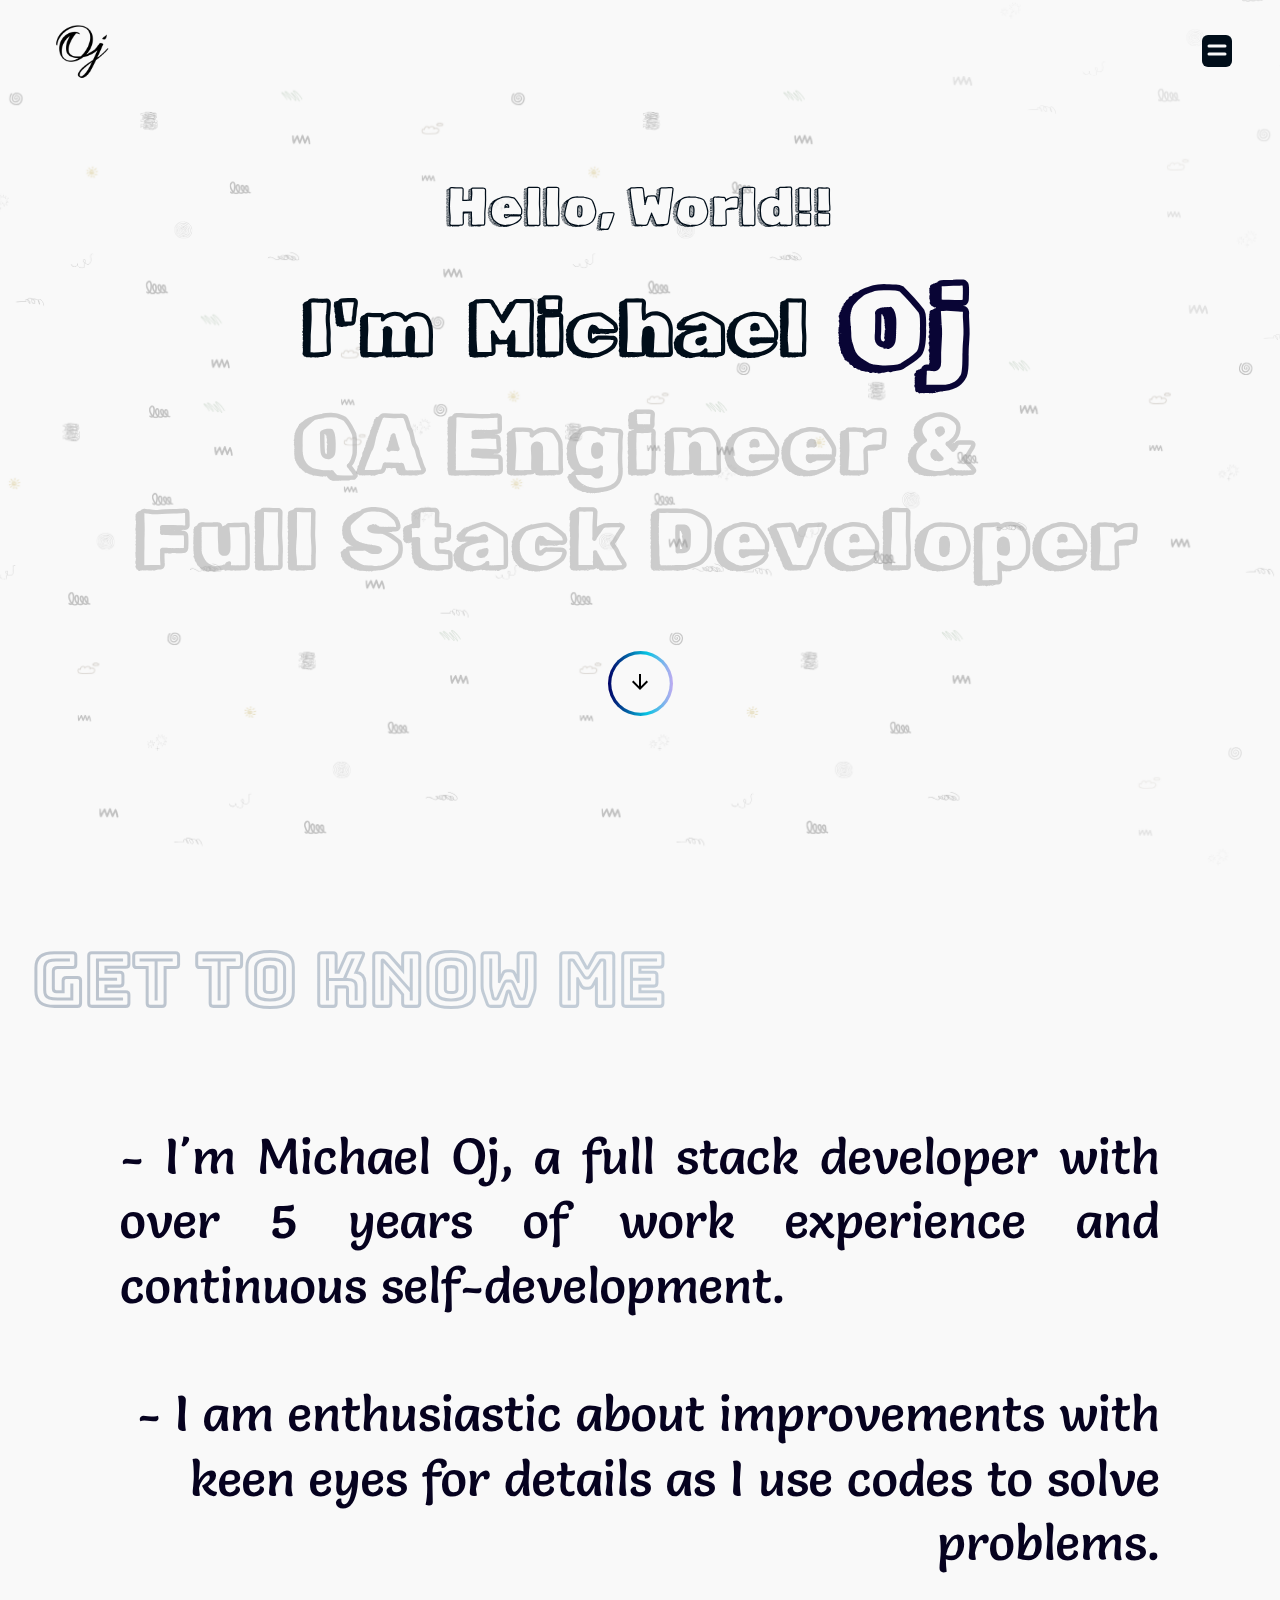
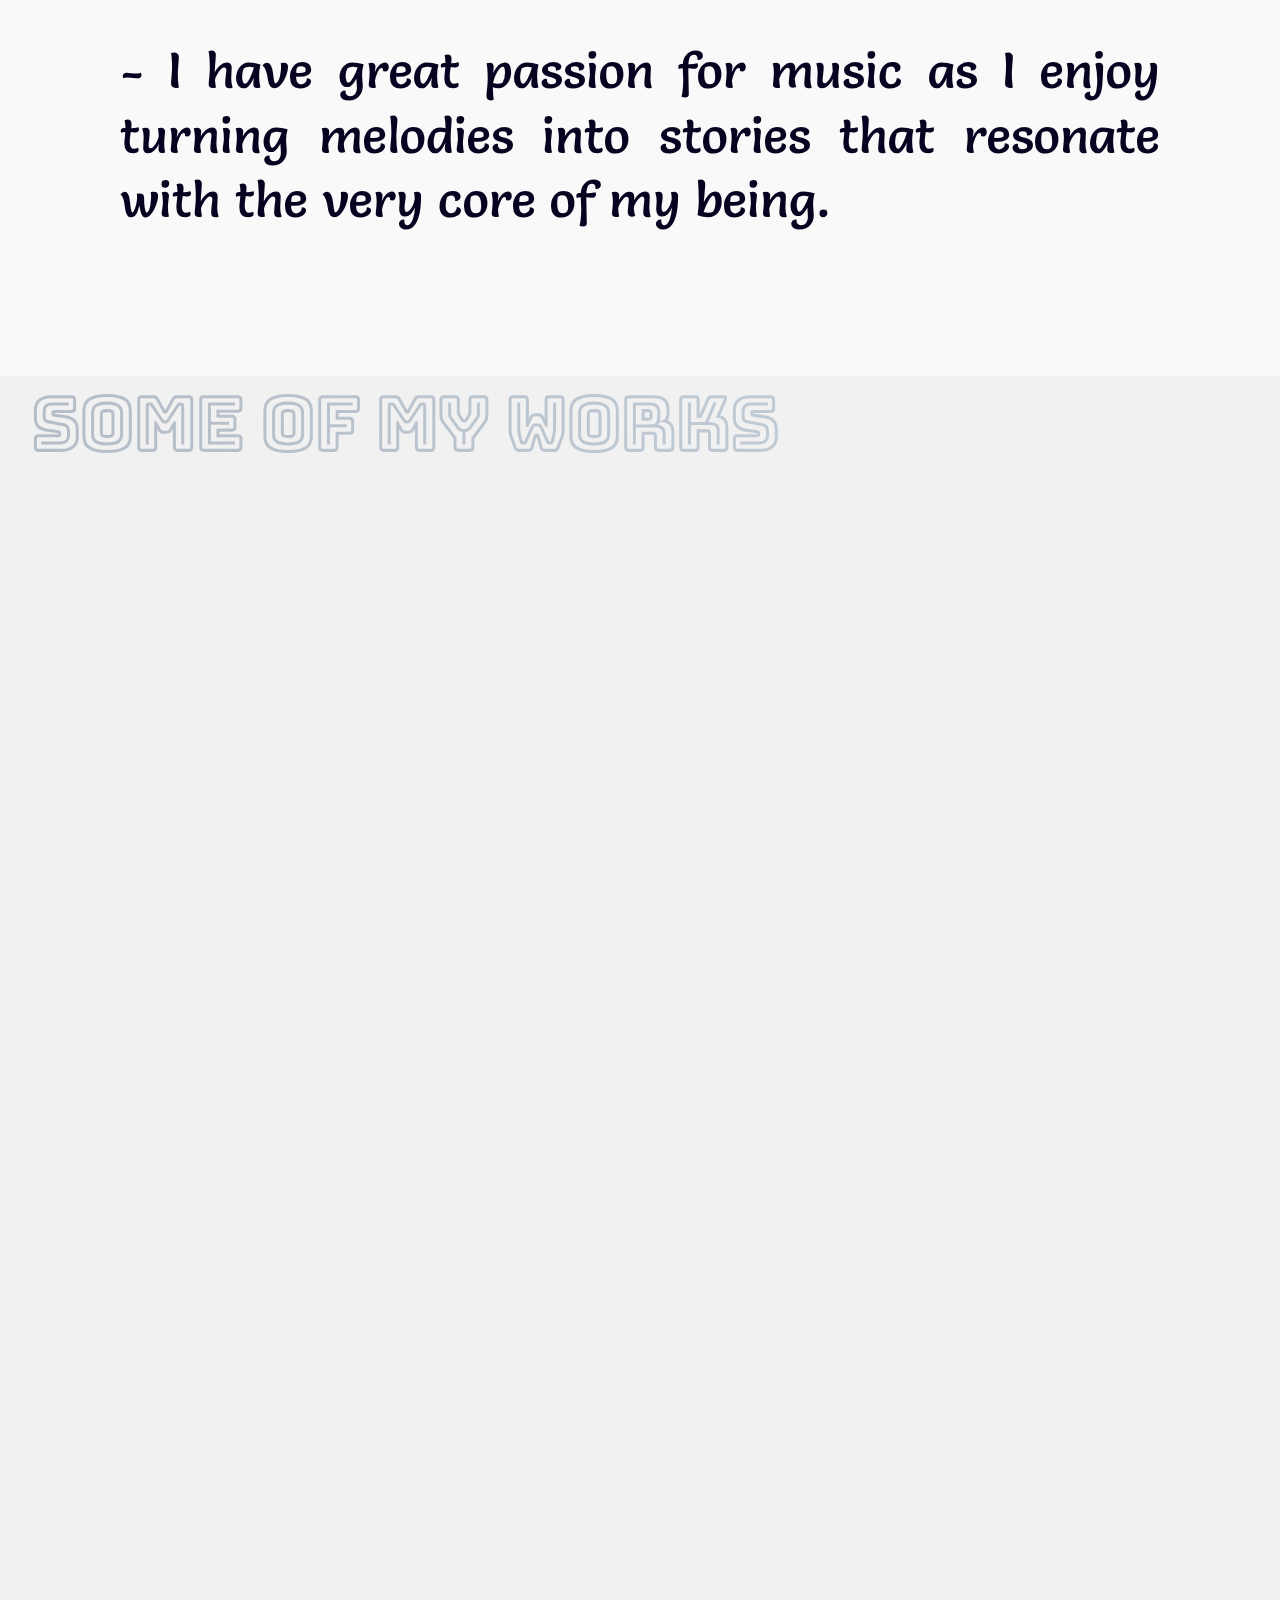
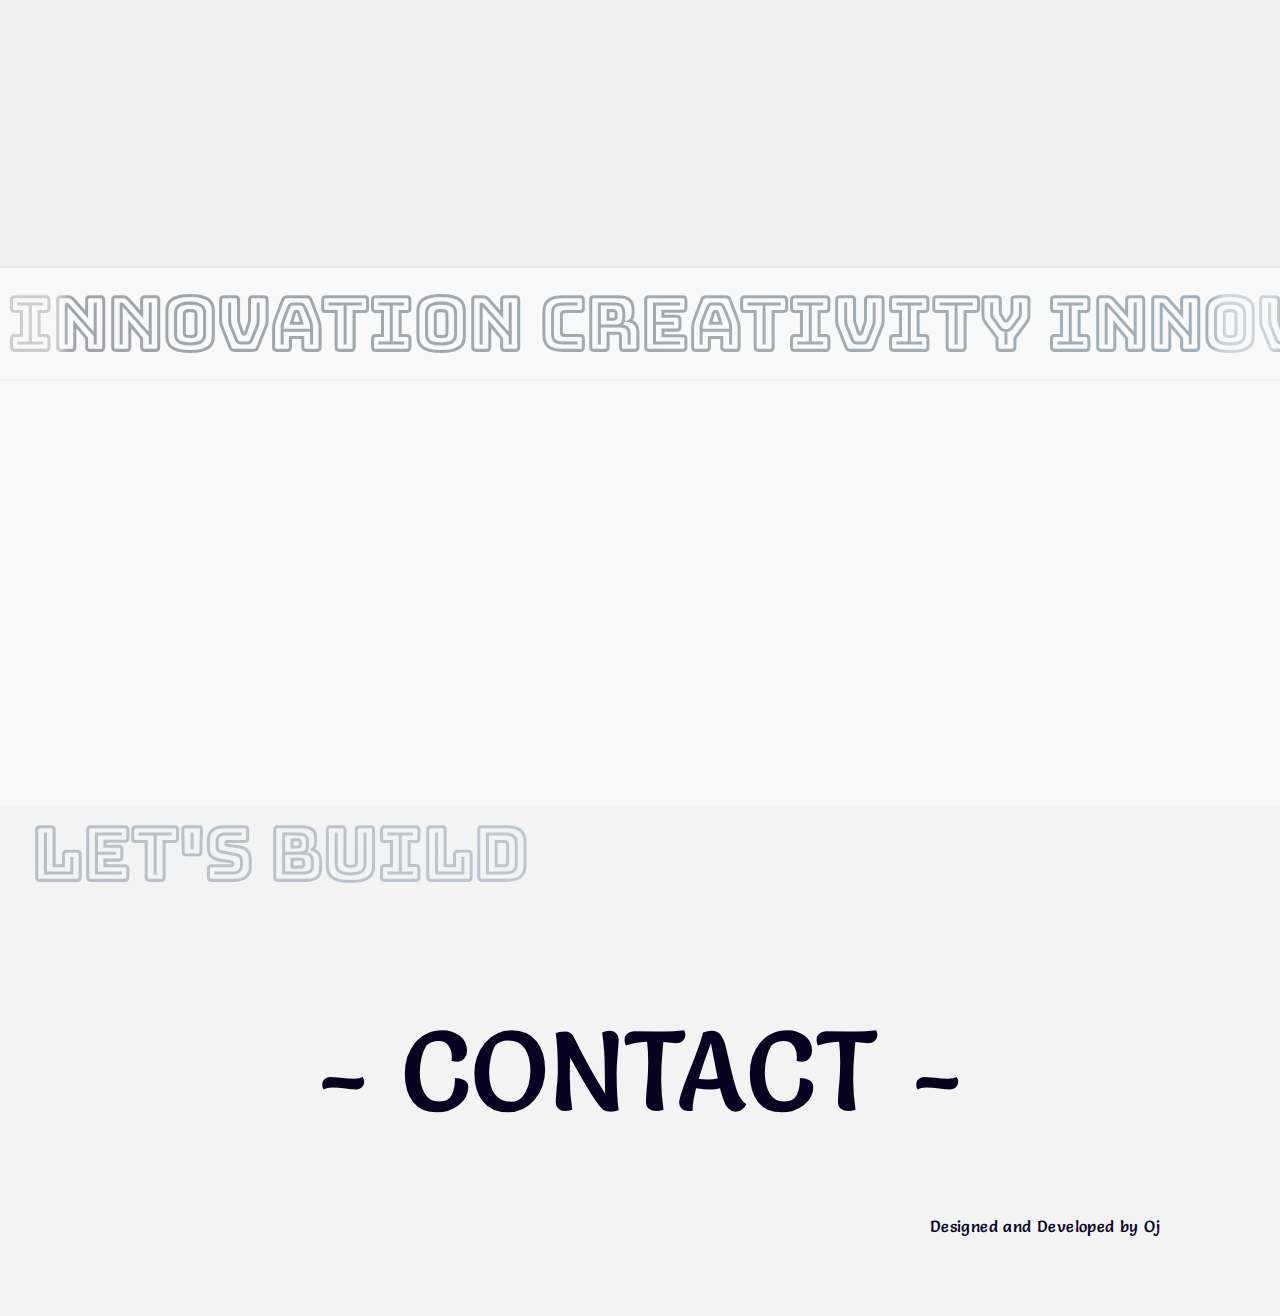
==== commit 9c0e53bb: "update job title" ====
--- a/index.html
+++ b/index.html
@@ -84,7 +84,7 @@
             I'm <span class="mike">Michael</span> <span class="oj">Oj</span>
           </h1>
         </div>
-        <h1 class="shadow">Full Stack Developer</h1>
+        <h1 class="shadow">QA Engineer & <br> Full Stack Developer</h1>
       </div>
 
       <div class="icon">
@@ -333,45 +333,6 @@
     <!-- lenis smooth scrolling -->
     <script src="https://unpkg.com/@studio-freight/lenis@1.0.33/dist/lenis.min.js"></script>
     <script>
-      function startloader() {
-        let counterEl = document.querySelector(".counter");
-        let count = 0;
-
-        function updateCouner() {
-          if (count == 100) {
-            return;
-          }
-
-          count = Math.floor(Math.random() * 100) + 1;
-          if (count > 101) {
-            count = 100;
-          }
-          counterEl.textContent = count;
-
-          let delay = Math.floor(Math.random() * 200) + 50;
-          setTimeout(updateCouner, delay);
-        }
-        updateCouner();
-      }
-
-      startloader();
-
-      gsap.to(".counter", 0.2, {
-        delay: 2.5,
-        opacity: 0,
-      });
-
-      gsap.to(".bar", 1.5, {
-        delay: 2.6,
-        height: 0,
-        stagger: 0.1,
-        ease: "power4.inOut",
-      });
-
-      setTimeout(() => {
-        document.querySelector(".counter").style.display = "none";
-        document.querySelector(".overlay").style.display = "none";
-      }, 4000);
       gsap.registerPlugin(ScrollTrigger);
       const splitTypes = document.querySelectorAll(".anim-text");
       const textTypes = document.querySelectorAll(".anim");
--- a/style.css
+++ b/style.css
@@ -327,7 +327,7 @@
   text-align: center;
   color: #9997;
   letter-spacing: 7px;
-  font-size: 3.3rem;
+  font-size: 2.3rem;
 }
 .hero-text .shadow .oj {
   color: #9997;
@@ -396,12 +396,13 @@
   margin: 2rem;
 }
 .text-large {
-  font-size: 2rem;
+  font-size: 1.6rem;
   font-family: var(--ft-title);
   line-height: 1.3;
   color: var(--text-secd);
   font-weight: 550;
   margin-bottom: 3rem;
+  text-align: justify;
 }
 
 .tx-rt {
@@ -746,11 +747,11 @@
     padding: 2rem 3.8rem;
   }
   .title-shadow {
-    font-size: 6.6rem;
+    font-size: 4.6rem;
     margin-bottom: 3rem;
   }
   .text-large {
-    font-size: 2.6rem;
+    font-size: 2.2rem;
     min-width: 500px;
     margin-bottom: 4rem;
   }
@@ -804,7 +805,7 @@
 }
 @media only screen and (min-width: 1000px) {
   .text-large {
-    font-size: 3.7rem;
+    font-size: 3.1rem;
     min-width: 700px;
   }
   .container {
